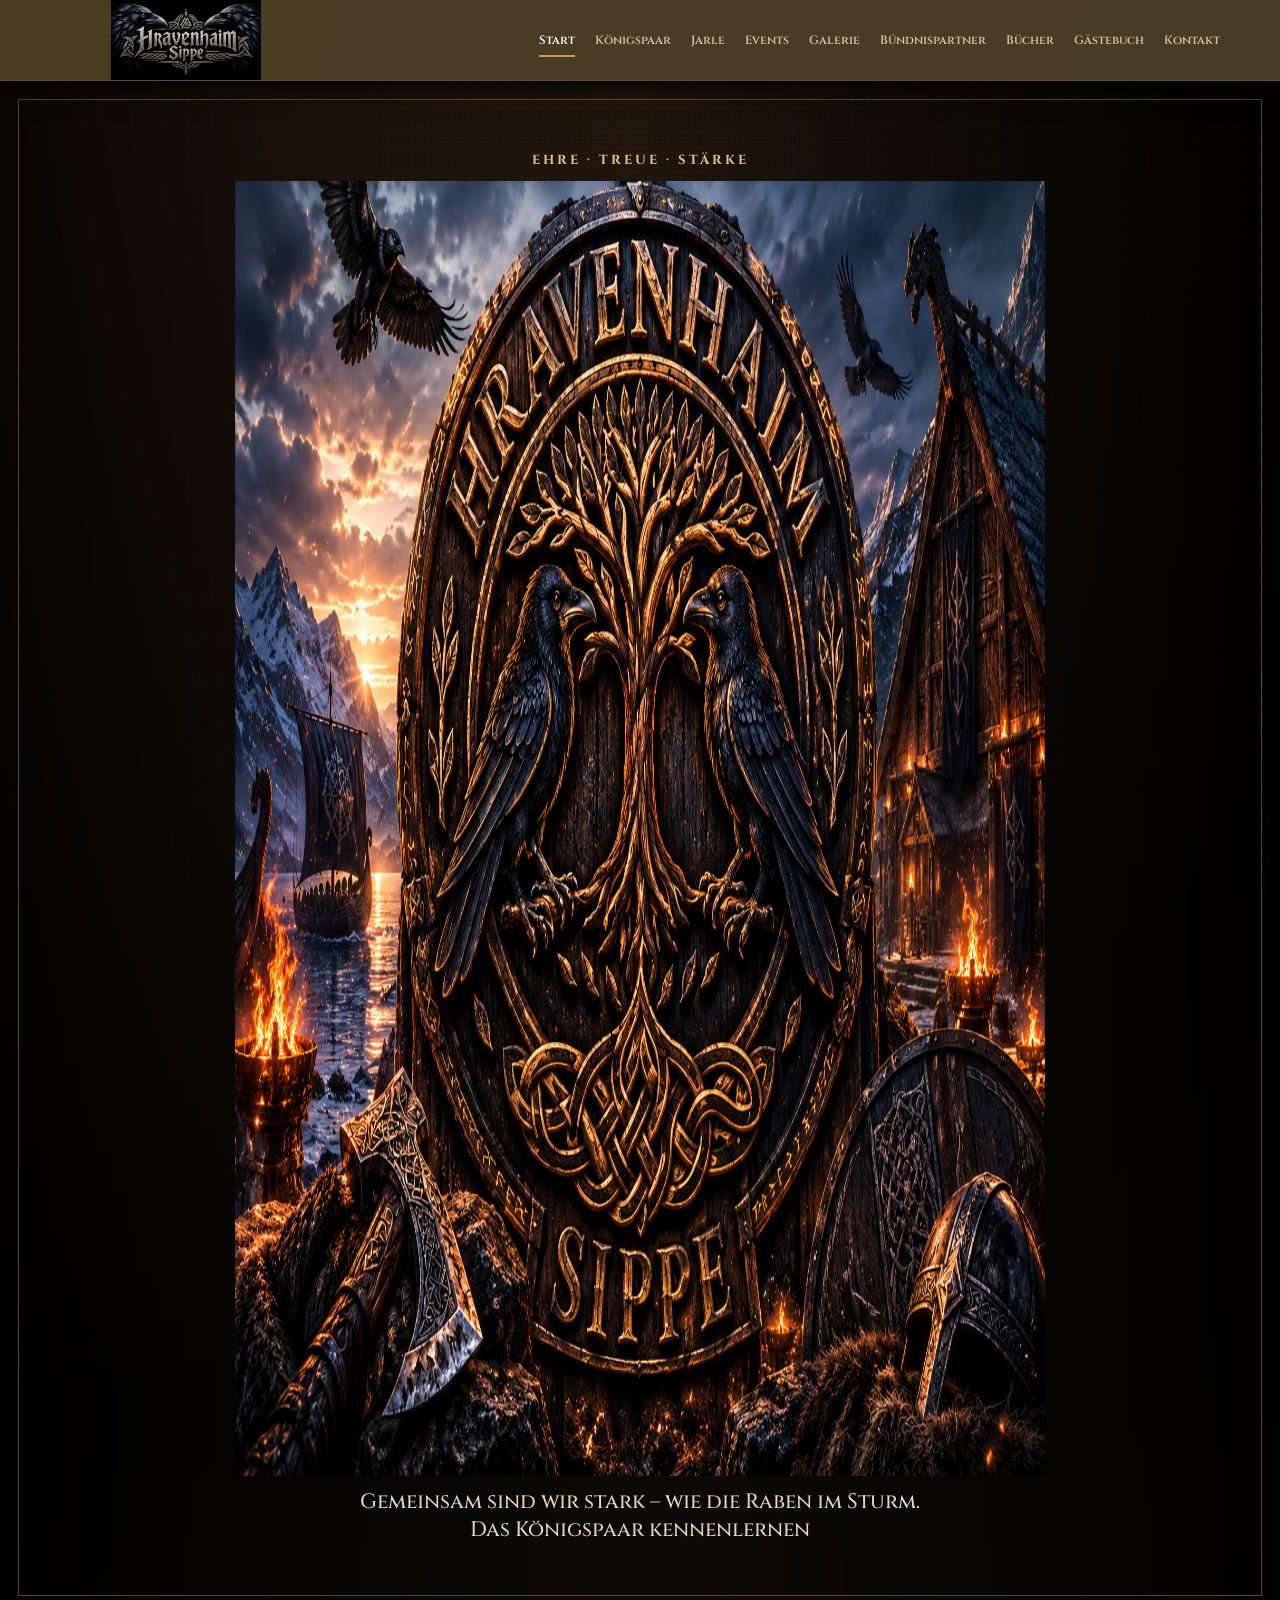
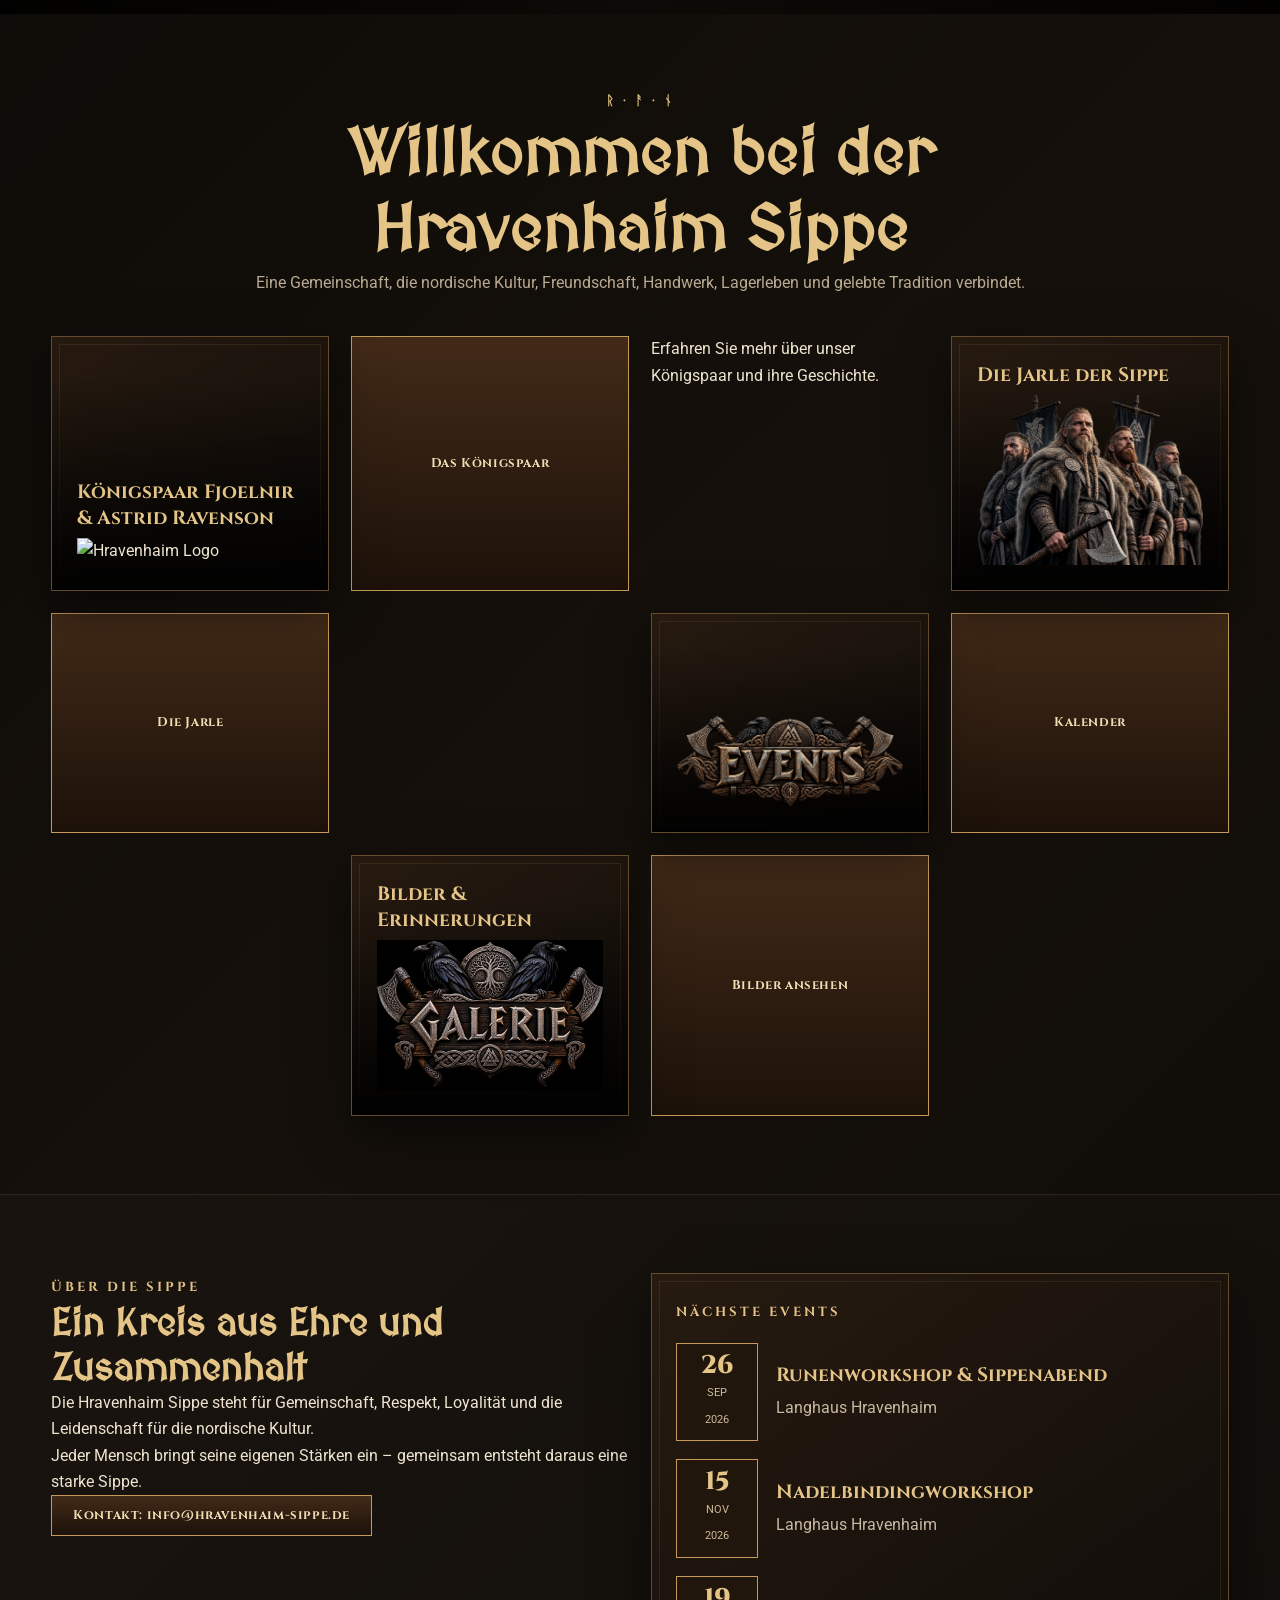
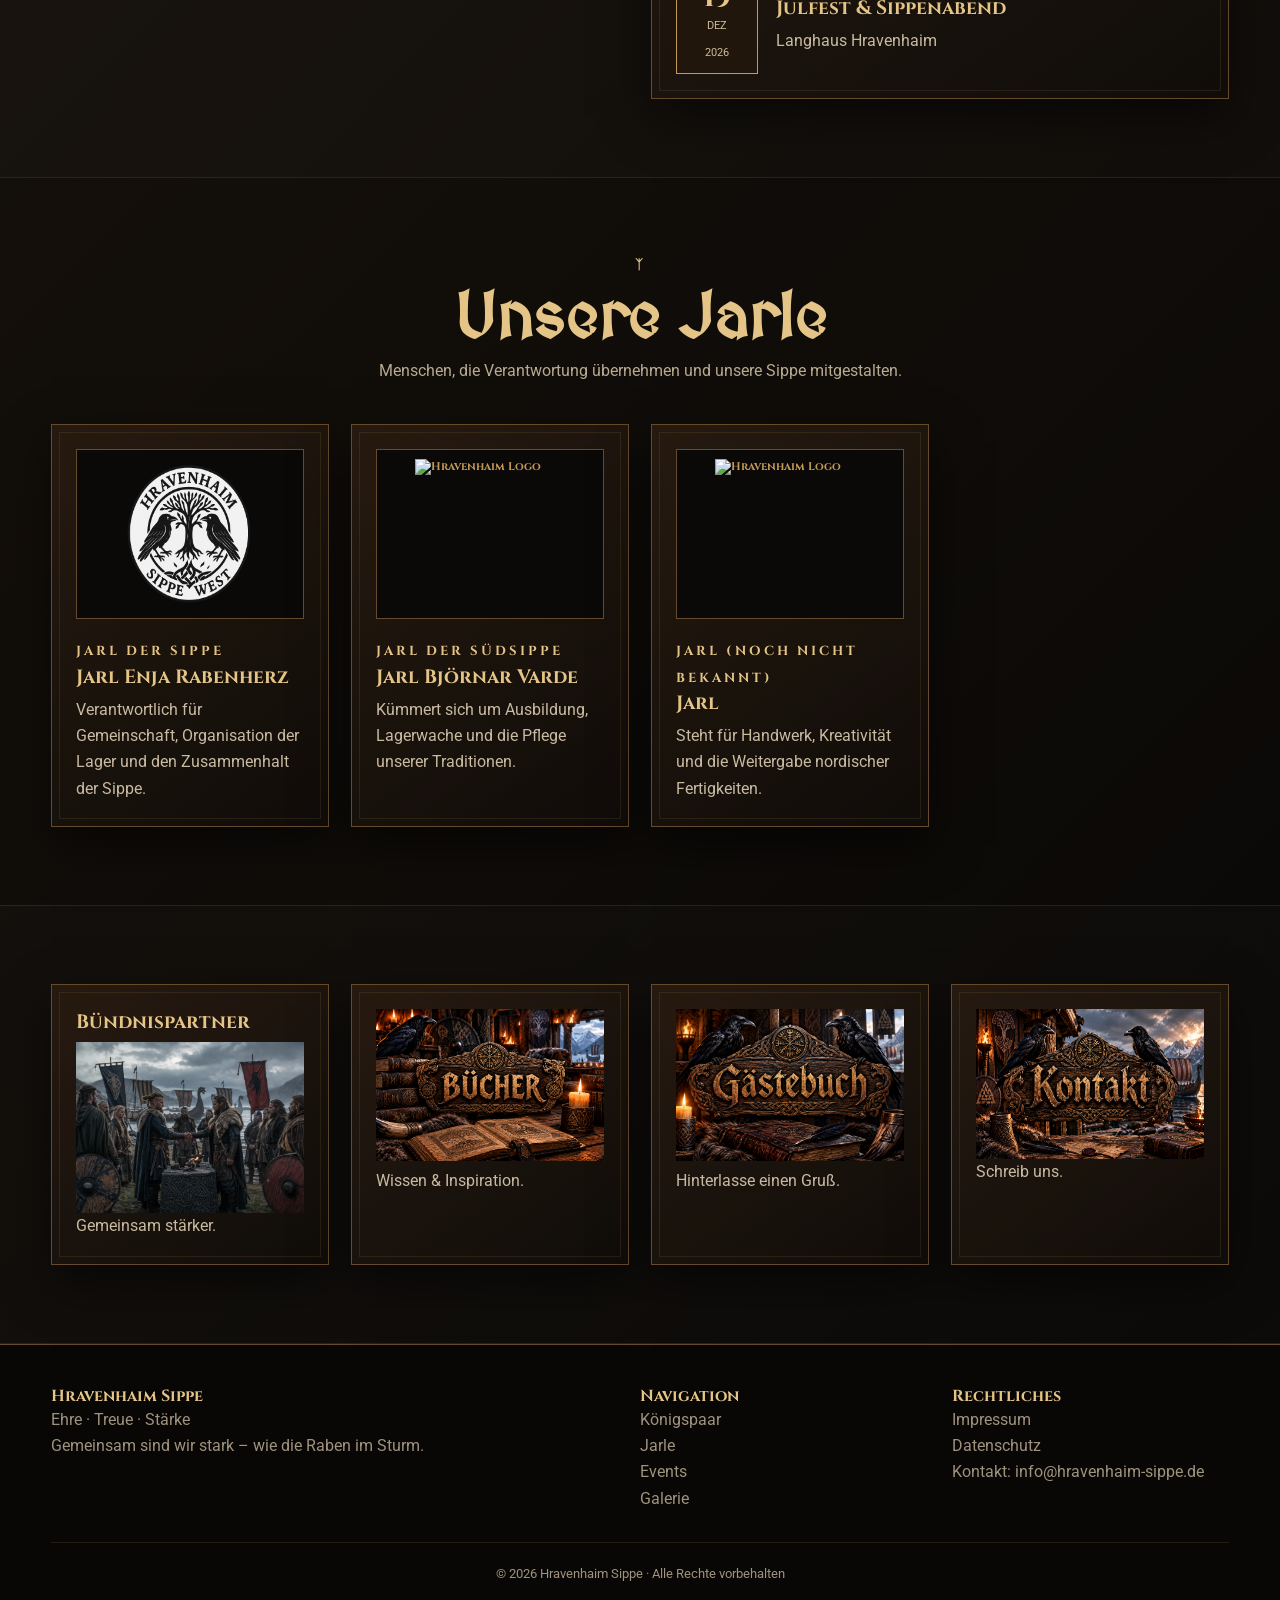
==== index.html @ 34423dd0 "Ausgangsstand vor dem Designumbau sichern" ====
<!doctype html>
<html lang="de">

<head>
    <meta charset="utf-8">
    <meta name="viewport" content="width=device-width, initial-scale=1">

    <meta name="description"
        content="Hravenhaim Sippe – Ehre, Treue, Stärke. Eine Gemeinschaft im Zeichen nordischer Kultur und Tradition.">

    <meta name="keywords" content="Hravenhaim, Sippe, Wikinger, Viking, Nordisch, Mittelalter, Events">

    <meta name="author" content="Hravenhaim Sippe">

    <title>Hravenhaim Sippe · Startseite</title>

    <link rel="stylesheet" href="css/main.css">
    <script src="js/main.js" defer></script>
</head>

<body>

    <!-- =========================
        NAVIGATION
    ========================== -->
<!-- "C:\xampp\htdocs\website-hravenhaim" -->
    <header class="topbar">

        <div class="container nav">

            <a class="brand" href="index.html">

                <img src="../images/Hrav-banner.png" 
                width= "200 px" height="200 px" alt="Hrav-banner" class="">

                <span>
                    <br>

                </span>

            </a>

            <button class="menuBtn" aria-label="Menü öffnen" aria-expanded="false">
                ☰
            </button>

            <nav class="menu">

                <a href="index.html">Start</a>

                <a href="koenigspaar.html">
                    Königspaar
                </a>

                <a href="jarle.html">
                    Jarle
                </a>

                <a href="events.html">
                    Events
                </a>

                <a href="galerie.html">
                    Galerie
                </a>

                <a href="buendnispartner.html">
                    Bündnispartner
                </a>

                <a href="buchempfehlungen.html">
                    Bücher
                </a>

                <a href="gaestebuch.php">
                    Gästebuch
                </a>

                <a href="kontakt.php">
                    Kontakt
                </a>

            </nav>

        </div>

    </header>


    <main>

        <!-- =========================
            HERO
        ========================== -->

        <section class="hero">

            <div class="hero-inner">

                <div class="kicker">
                    Ehre · Treue · Stärke
                </div>

                <h1>
                    <img src="/images/Hrav.png" alt="Hravenhaim Logo" class="logo"width= "1214px" height="1295px">
                </h1>

                <p>
                    Gemeinsam sind wir stark –
                    wie die Raben im Sturm.
                </p>

                <p>

                    

                        Das Königspaar kennenlernen

                    </a>

                </p>

            </div>

        </section>


        <!-- =========================
            WILLKOMMEN
        ========================== -->

        <section class="section">

            <div class="container">

                <div class="section-title">

                    <div class="meta">
                        ᚱ · ᚨ · ᚾ
                    </div>

                    <h2>
                        Willkommen bei der Hravenhaim Sippe
                    </h2>

                    <p>
                        Eine Gemeinschaft, die nordische Kultur,
                        Freundschaft, Handwerk, Lagerleben und
                        gelebte Tradition verbindet.
                    </p>

                </div>


                <div class="grid grid-4">

                    <!-- Königspaar -->

                    <a class="card feature" href="koenigspaar.html">

                        <h3>
                            Königspaar Fjoelnir & Astrid Ravenson
                        </h3>
                        <img src="../images/königspaar Hravenhaim.png" alt="Hravenhaim Logo" class="logo">
                        <a class="btn" href="koenigspaar.html">Das Königspaar</a>

                        <p>
                            Erfahren Sie mehr über unser Königspaar und ihre Geschichte.
                        </p>

                    </a>


                    <!-- Jarle -->

                    <a class="card feature" href="jarle.html" >

                        <h3>
                            Die Jarle der Sippe
                        </h3>
                        <img src="../images/Jarle.png" alt="Hravenhaim Logo" class="logo">
                        <a class="btn" href="jarle.html">Die Jarle </a>

                        <p>
                            
                        </p>

                    </a>


                    <!-- Events -->
                    <!--<iframe src="kalender-wikinger.html" style="border:0;width:100%;height:600px"></iframe>-->

                    <a class="card feature" href="events.html" >
                        
                        <h3>
                            
                        </h3>
                        <img src="../images/events.png" alt="Hravenhaim Logo" class="logo">
                        <a class="btn" href="events.html">Kalender</a>
                        
                        
                        <p>
                            
                            
                        </p>
                        
                        

                    </a>


                    <!-- Galerie -->

                    <a class="card feature" href="galerie.html">
                        
                        <h3>
                            Bilder & Erinnerungen
                        </h3>
                        <img src="../images/galerie.png" alt="Hravenhaim Logo" class="logo">
                        <a class="btn" href="galerie.html">Bilder ansehen</a>
                        <p>
                            
                            

                        </p>
                        

                    </a>

                </div>

            </div>

        </section>


        <!-- =========================
            ÜBER DIE SIPPE
        ========================== -->

        <section class="section dark">

            <div class="container">

                <div class="grid grid-2">

                    <div>

                        <span class="meta">
                            ÜBER DIE SIPPE
                        </span>

                        <h2 style="
                            font:800 2.4rem MedievalSharp;
                            color:var(--gold2);
                            ">

                            Ein Kreis aus Ehre
                            und Zusammenhalt

                        </h2>

                        <p>

                            Die Hravenhaim Sippe steht für Gemeinschaft,
                            Respekt, Loyalität und die Leidenschaft
                            für die nordische Kultur.

                        </p>

                        <p>

                            Jeder Mensch bringt seine eigenen
                            Stärken ein – gemeinsam entsteht
                            daraus eine starke Sippe.

                        </p>

                        <a class="btn" href="kontakt.php">

                            Kontakt: info@hravenhaim-sippe.de

                        </a>

                    </div>


                    <!-- EVENTS -->

                    <div class="card">

                        <span class="meta">
                            NÄCHSTE EVENTS
                        </span>


                        <!-- Event 1 -->

                        <div class="event" style="margin-top:18px;">

                            <div class="datebox">

                                <strong>
                                    26
                                </strong>

                                <span>
                                    SEP<br>
                                    2026
                                </span>

                            </div>


                            <div>

                                <h3>
                                    Runenworkshop & Sippenabend
                                </h3>

                                <p>
                                    Langhaus Hravenhaim
                                </p>

                            </div>

                        </div>


                        <!-- Event 2 -->

                        <div class="event" style="margin-top:18px;">

                            <div class="datebox">

                                <strong>
                                    15
                                </strong>

                                <span>
                                    NOV<br>
                                    2026
                                </span>

                            </div>


                            <div>

                                <h3>
                                    Nadelbindingworkshop

                                </h3>

                                <p>
                                    Langhaus Hravenhaim
                                </p>

                            </div>

                        </div>


                        <!-- Event 3 -->
                        

                        <div class="event" style="margin-top:18px;">

                            <div class="datebox">

                                <strong>
                                    19
                                </strong>

                                <span>
                                    DEZ<br>
                                    2026
                                </span>

                            </div>


                            <div>

                                <h3>
                                    Julfest
                                    & Sippenabend
                                </h3>

                                <p>
                                    Langhaus Hravenhaim
                                </p>

                            </div>

                        </div>

                    </div>

                </div>

            </div>

        </section>


        <!-- =========================
            JARLE
        ========================== -->

        <section class="section">

            <div class="container">

                <div class="section-title">

                    <div class="meta">
                        ᛉ
                    </div>

                    <h2>
                        Unsere Jarle
                    </h2>

                    <p>
                        Menschen, die Verantwortung übernehmen
                        und unsere Sippe mitgestalten.
                    </p>

                </div>


                <div class="grid grid-4">


                    <!-- Jarl Enja -->

                    <article class="card">

                        <div class="partner-logo" style="
                            width:100%;
                            height:170px;
                            margin-bottom:18px;
                            ">

                            <img src="../images/Logo West.png" 
                            width="150px"
                            height="140px" 
                            alt="Hravenhaim Logo"
                                class="logo">

                        </div>

                        <span class="meta">
                            Jarl der Sippe
                        </span>

                        <h3>
                            Jarl Enja Rabenherz
                        </h3>

                        <p>

                            Verantwortlich für Gemeinschaft,
                            Organisation der Lager und den
                            Zusammenhalt der Sippe.

                        </p>

                    </article>


                    <!-- Jarl Björnar  -->

                    <article class="card">

                        <div class="partner-logo" style="
                            width:100%;
                            height:170px;
                            margin-bottom:18px;
                            ">

                            <img src="../images/Logo Süd.png" width="150px" height="150px" alt="Hravenhaim Logo"
                                class="logo">

                        </div>

                        <span class="meta">
                            Jarl der Südsippe
                        </span>

                        <h3>
                            Jarl Björnar Varde
                        </h3>

                        <p>

                            Kümmert sich um Ausbildung,
                            Lagerwache und die Pflege
                            unserer Traditionen.

                        </p>

                    </article>


                    <!-- Jarl ? -->

                    <article class="card">

                        <div class="partner-logo" style="
                            width:100%;
                            height:170px;
                            margin-bottom:18px;
                            ">

                            <img src="../images/Logo Nord.png" width="150px" height="150px" alt="Hravenhaim Logo"
                                class="logo">

                        </div>

                        <span class="meta">
                            Jarl (noch nicht bekannt)
                        </span>

                        <h3>
                            Jarl
                        </h3>

                        <p>

                            Steht für Handwerk,
                            Kreativität und die Weitergabe
                            nordischer Fertigkeiten.

                        </p>

                    </article>

                </div>

            </div>

        </section>


        <!-- =========================
            WEITERE BEREICHE
        ========================== -->

        <section class="section dark">

            <div class="container">

                <div class="grid grid-4">


                    <a class="card" href="buendnispartner.html">

                        <h3>
                            Bündnispartner
                        </h3>
                        <img src="../images/bü.png"  alt="Bündnispartner Logo"
                            class="logo">

                        <p>
                            Gemeinsam stärker.
                        </p>

                    </a>
                    


                    <a class="card" href="buchempfehlungen.html">

                        <h3>
                            <img src="../images/bücher.png"  
                            class="logo">
                        </h3>

                        <p>
                            Wissen & Inspiration.
                        </p>

                    </a>


                    <a class="card" href="gaestebuch.php"

                target="_blank">
                            
                        
                        <h3>
                            <img src="../images/gästebuch.png"  alt="Gästebuch Logo"
                            class="logo">
                        </h3>
                        

                        <p>
                            Hinterlasse einen Gruß.
                        </p>
                        </a>




                    <a class="card" href="kontakt.php"


                        <h3>
                            <img src="../images/kontakt.png" alt="Kontakt Logo" width="290px" height="150px"
                            class="logo">
                        </h3>

                        <p>
                            Schreib uns.
                        </p>

                    </a>

                </div>

            </div>

        </section>

    </main>


    <!-- =========================
        FOOTER
    ========================== -->

    <footer>

        <div class="container footer-grid">


            <div>

                <h3>
                    Hravenhaim Sippe
                </h3>

                <p>

                    Ehre · Treue · Stärke
                    <br>

                    Gemeinsam sind wir stark –
                    wie die Raben im Sturm.

                </p>

            </div>


            <div>

                <h3>
                    Navigation
                </h3>

                <p>

                    <a href="koenigspaar.html">
                        Königspaar
                    </a>

                    <br>

                    <a href="jarle.html">
                        Jarle
                    </a>

                    <br>

                    <a href="events.html">
                        Events
                    </a>

                    <br>

                    <a href="galerie.html">
                        Galerie
                    </a>

                </p>

            </div>


            <div>

                <h3>
                    Rechtliches
                </h3>

                <p>

                    <a href="impressum.html">
                        Impressum
                    </a>

                    <br>

                    <a href="datenschutz.html">
                        Datenschutz
                    </a>

                    <br>

                    <a href="kontakt.php">
                        Kontakt: info@hravenhaim-sippe.de
                    </a>

                </p>

            </div>

        </div>


        <div class="container copyright">

            ©
            <span data-year></span>

            Hravenhaim Sippe

            · Alle Rechte vorbehalten

        </div>

    </footer>


    <!-- JAVASCRIPT -->

    <script src="js/main.js"></script>

</body>

</html>
---- css/main.css ----
@import url('https://fonts.googleapis.com/css2?family=Cinzel:wght@500;600;700;800&family=MedievalSharp&family=Roboto:wght@300;400;500;700&display=swap');


/* =========================================================
   HRAVENHAIM SIPPE
   MAIN CSS
========================================================= */


/* =========================================================
   GRUNDVARIABLEN
========================================================= */
*{
    margin: 0;
}

:root {

    --bg: #4c3d25;

    --panel: #3a332b;

    --panel2: #3b2817;

    --gold: #c59a58;

    --gold2: #e4c487;

    --text: #eee4d0;

    --muted: #b9aa91;

    --line: #654a2b;

    --red: #702a20;

    --ok: #627a52;

}


/* =========================================================
   RESET
========================================================= */

* {
    box-sizing: border-box;
}


html {
    scroll-behavior: smooth;
}


body {

    margin: 0;

    background:

        radial-gradient(
            circle at 10% 0%,
            #412a17 0,
            transparent 28%
        ),

        linear-gradient(
            135deg,
            #070605,
            #15100b 50%,
            #080706
        );

    color: var(--text);

    font:
        400 16px/1.65
        Roboto,
        Arial,
        sans-serif;
}


/* =========================================================
   TEXTUR
========================================================= */

body:before {

    content: "";

    position: fixed;

    inset: 0;

    pointer-events: none;

    opacity: .07;

    background-image:
        radial-gradient(
            #fff .55px,
            transparent .55px
        );

    background-size: 5px 5px;

}


/* =========================================================
   LINKS
========================================================= */

a {

    color: inherit;

    text-decoration: none;

}


img {

    max-width: 100%;

    display: block;

}


/* =========================================================
   CONTAINER
========================================================= */

.container {

    width: min(
        1180px,
        92%
    );

    margin: auto;

}


/* =========================================================
   NAVIGATION
========================================================= */

.topbar {

    position: sticky;

    top: 0;

    z-index: 100;

    background:
        rgba(74, 62, 38, 0.97);

    border-bottom:
        1px solid
        var(--line);

    box-shadow:
        0 5px 24px #000;

}


.nav {

    min-height: 76px;

    display: flex;

    align-items: center;

    gap: 18px;

}


.brand {

    display: flex;

    align-items: center;

    gap: 10px;

    margin-right: auto;

}


.brand img {

    width: 270px;

    height: 80px;

    object-fit: contain;

}


.brand span {

    font:
        800 1rem
        Cinzel;

    letter-spacing: 1.7px;

    color:
        var(--gold2);

    line-height: 1.05;

}


/* =========================================================
   MENÜ
========================================================= */

.menu {

    display: flex;

    align-items: center;

    gap: 2px;

}


.menu a {

    padding:
        25px 9px;

    font:
        600 .75rem
        Cinzel;

    color:
        #d7c6a5;

    position: relative;

}


.menu a:hover,
.menu a.active {

    color: #fff;

}


.menu a:after {

    content: "";

    position: absolute;

    left: 9px;

    right: 9px;

    bottom: 16px;

    height: 2px;

    background:
        var(--gold);

    transform:
        scaleX(0);

    transition:
        .2s;

}


.menu a:hover:after,
.menu a.active:after {

    transform:
        scaleX(1);

}


/* =========================================================
   MOBILE MENÜ
========================================================= */

.menuBtn {

    display: none;

    background: none;

    border:
        1px solid
        var(--line);

    color:
        var(--gold2);

    font-size: 1.4rem;

    padding: 8px 11px;

    cursor: pointer;

}


/* =========================================================
   HERO
========================================================= */

.hero {

    min-height: 640px;

    display: grid;

    place-items: center;

    text-align: center;

    position: relative;

    background:

        linear-gradient(
            90deg,
            rgba(0,0,0,.84),
            rgba(0,0,0,.25),
            rgba(0,0,0,.86)
        ),

        url('../images/hero-viking.png')
        center/
        cover;

}


.hero:before {

    content: "";

    position: absolute;

    inset: 18px;

    border:
        1px solid
        #b98b4d77;

}


.hero-inner {

    position: relative;

    z-index: 2;

    max-width: 850px;

    padding:
        70px 20px;

}


.kicker {

    font:
        700 .82rem
        Cinzel;

    letter-spacing: 3px;

    color:
        var(--gold2);

    text-transform:
        uppercase;

}


.hero h1 {

    font:
        800 clamp(
            3rem,
            8vw,
            6.7rem
        )
        MedievalSharp,
        Cinzel;

    margin:
        12px 0;

    color:
        #f2e5c7;

    text-shadow:
        0 6px 25px #000;

}


.hero p {

    font:
        500 clamp(
            1rem,
            2vw,
            1.3rem
        )
        Cinzel;

    color:
        #ead9b8;

}


/* =========================================================
   BUTTONS
========================================================= */

.btn {

    display: inline-flex;

    align-items: center;

    justify-content: center;

    padding:
        11px 21px;

    border:
        1px solid
        var(--gold);

    background:
        linear-gradient(
            #422a18,
            #1c1109
        );

    color:
        #f1ddb4;

    font:
        700 .8rem
        Cinzel;

    letter-spacing: .6px;

    cursor: pointer;

    transition: .2s;

}


.btn:hover {

    transform:
        translateY(-2px);

    box-shadow:
        0 10px 25px #000;

}


.btn.secondary {

    border-color:
        #60482d;

    background:
        #14100c;

}


/* =========================================================
   SECTIONS
========================================================= */

.section {

    padding:
        78px 0;

}


.dark {

    border-block:
        1px solid
        #60472b55;

    background:
        #ffffff03;

}


/* =========================================================
   SECTION TITEL
========================================================= */

.section-title {

    text-align: center;

    max-width: 780px;

    margin:
        0 auto 40px;

}


.section-title h2,
.page-hero h1 {

    font:
        800 clamp(
            2.2rem,
            5vw,
            4rem
        )
        MedievalSharp,
        Cinzel;

    color:
        var(--gold2);

    margin:
        4px 0;

}


.section-title p,
.page-hero p {

    color:
        var(--muted);

}


.meta {

    font:
        700 .82rem
        Cinzel;

    letter-spacing:
        3px;

    color:
        var(--gold2);

    text-transform:
        uppercase;

}


/* =========================================================
   GRID
========================================================= */

.grid {

    display: grid;

    gap: 22px;

}


.grid-2 {

    grid-template-columns:
        repeat(
            2,
            1fr
        );

}


.grid-3 {

    grid-template-columns:
        repeat(
            3,
            1fr
        );

}


.grid-4 {

    grid-template-columns:
        repeat(
            4,
            1fr
        );

}


/* =========================================================
   CARDS
========================================================= */

.card {

    background:

        linear-gradient(
            145deg,
            #2a1c11dd,
            #100d0aee
        );

    border:
        1px solid
        var(--line);

    padding:
        24px;

    box-shadow:
        0 18px 45px #0008;

    position: relative;

}


.card:before {

    content: "";

    position: absolute;

    inset: 7px;

    border:
        1px solid
        #c59a581f;

    pointer-events: none;

}


.card h3 {

    font:
        700 1.2rem
        Cinzel;

    color:
        var(--gold2);

    margin:
        0 0 7px;

}


.card p {

    color:
        #c9baa2;

}


/* =========================================================
   FEATURE CARDS
========================================================= */

.feature {

    min-height:
        220px;

    padding:
        25px;

    display:
        flex;

    flex-direction:
        column;

    justify-content:
        flex-end;

    background-position:
        center;

    background-size:
        cover;

    overflow:
        hidden;

}


.feature:after {

    content: "";

    position: absolute;

    inset: 0;

    background:
        linear-gradient(
            transparent 15%,
            #000e
        );

}


.feature > * {

    position:
        relative;

    z-index: 1;

}


/* =========================================================
   PERSONEN
========================================================= */

.person {

    padding: 0;

    overflow: hidden;

}


.person img {

    height:
        300px;

    width: 100%;

    object-fit:
        cover;

    filter:
        saturate(.75);

}


.person .content {

    padding:
        21px;

}


/* =========================================================
   PAGE HERO
========================================================= */

.page-hero {

    padding:
        90px 0;

    text-align:
        center;

    background:

        linear-gradient(
            #050403bb,
            #050403e8
        ),

        url('../images/hero-viking.png')
        center/
        cover;

    border-bottom:
        1px solid
        var(--line);

}


/* =========================================================
   PROFILE
========================================================= */

.profile {

    display:
        grid;

    grid-template-columns:
        350px 1fr;

    gap:
        40px;

    align-items:
        start;

}


.profile img {

    border:
        1px solid
        var(--line);

    padding:
        7px;

    background:
        #0c0907;

}


.profile h2 {

    font:
        800 2.6rem
        MedievalSharp;

    color:
        var(--gold2);

    margin-top:
        0;

}


/* =========================================================
   ZITAT
========================================================= */

.quote {

    font:
        500 1.1rem
        Cinzel;

    color:
        #dfc38d;

    text-align:
        center;

    border-block:
        1px solid
        var(--line);

    padding:
        25px;

    margin:
        25px 0;

}


/* =========================================================
   EVENTS
========================================================= */

.event {

    display:
        grid;

    grid-template-columns:
        82px 1fr auto;

    gap:
        18px;

    align-items:
        center;

}


.datebox {

    border:
        1px solid
        var(--gold);

    text-align:
        center;

    background:
        #21160c;

    padding:
        9px;

}


.datebox strong {

    display:
        block;

    font:
        800 1.6rem
        Cinzel;

    color:
        var(--gold2);

    line-height:
        1;

}


.datebox span {

    font-size:
        .7rem;

    color:
        #cdbb99;

}


/* =========================================================
   GALERIE
========================================================= */

.gallery {

    columns:
        3 250px;

    column-gap:
        18px;

}


.gallery figure {

    break-inside:
        avoid;

    margin:
        0 0 18px;

    position:
        relative;

}


.gallery img {

    width:
        100%;

    border:
        1px solid
        var(--line);

    padding:
        5px;

    background:
        #0d0a07;

    cursor:
        pointer;

    transition:
        .2s;

}


.gallery img:hover {

    filter:
        brightness(1.12);

    transform:
        scale(1.01);

}


.gallery figcaption {

    position:
        absolute;

    bottom:
        7px;

    left:
        7px;

    right:
        7px;

    padding:
        8px;

    background:
        linear-gradient(
            transparent,
            #000d
        );

    font:
        600 .75rem
        Cinzel;

}


/* =========================================================
   PARTNER
========================================================= */

.partner {

    display:
        flex;

    gap:
        18px;

    align-items:
        center;

}


.partner-logo {

    width:
        90px;

    height:
        90px;

    display:
        grid;

    place-items:
        center;

    border:
        1px solid
        var(--line);

    background:
        #0b0907;

    color:
        var(--gold);

    font:
        700 .7rem
        Cinzel;

}


/* =========================================================
   BÜCHER
========================================================= */

.book img {

    height:
        245px;

    width:
        100%;

    object-fit:
        cover;

    border:
        1px solid
        var(--line);

}


/* =========================================================
   FORMULARE
========================================================= */

form {

    display:
        grid;

    gap:
        15px;

}


label {

    font:
        600 .78rem
        Cinzel;

    color:
        var(--gold2);

}


input,
textarea,
select {

    width:
        100%;

    padding:
        12px;

    background:
        #0b0907;

    border:
        1px solid
        #5b4328;

    color:
        #eee;

    outline:
        none;

    font:
        400 1rem
        Roboto;

}


input:focus,
textarea:focus {

    border-color:
        var(--gold);

}


textarea {

    min-height:
        150px;

    resize:
        vertical;

}


.check {

    display:
        flex;

    gap:
        9px;

    color:
        var(--muted);

    font:
        400 .88rem
        Roboto;

}


.check input {

    width:
        auto;

    margin-top:
        6px;

}


/* =========================================================
   HINWEISE
========================================================= */

.notice {

    padding:
        14px 17px;

    background:
        #18120c;

    border:
        1px solid
        var(--line);

    color:
        #cfbea0;

}


.success {

    border-color:
        #627a52;

    background:
        #182015;

    color:
        #cfe0c3;

}


.error {

    border-color:
        #8a3b30;

    background:
        #21100d;

    color:
        #efc0b8;

}


/* =========================================================
   GÄSTEBUCH
========================================================= */

.guest {

    border-left:
        3px solid
        var(--gold);

    padding:
        13px 18px;

    background:
        #17120e;

    margin-bottom:
        14px;

}


.guest strong {

    font:
        700 .95rem
        Cinzel;

    color:
        var(--gold2);

}


/* =========================================================
   FOOTER
========================================================= */

footer {

    border-top:
        1px solid
        var(--line);

    background:
        #080705;

    padding:
        40px 0;

    color:
        #9f927e;

}


.footer-grid {

    display:
        grid;

    grid-template-columns:
        2fr 1fr 1fr;

    gap:
        35px;

}


footer h3 {

    font:
        700 1rem
        Cinzel;

    color:
        var(--gold2);

}


.copyright {

    text-align:
        center;

    border-top:
        1px solid
        #241b12;

    margin-top:
        30px;

    padding-top:
        20px;

    font-size:
        .8rem;

}


/* =========================================================
   GALERIE MODAL
========================================================= */

.modal {

    position:
        fixed;

    inset:
        0;

    background:
        #000e;

    z-index:
        200;

    display:
        none;

    place-items:
        center;

    padding:
        20px;

}


.modal.open {

    display:
        grid;

}


.modal-box {

    width:
        min(
            900px,
            100%
        );

    max-height:
        90vh;

    overflow:
        auto;

    background:
        #100d09;

    border:
        1px solid
        var(--gold);

    padding:
        25px;

    position:
        relative;

}


.modal-box img {

    max-height:
        70vh;

    width:
        100%;

    object-fit:
        contain;

}


.close {

    position:
        absolute;

    right:
        10px;

    top:
        3px;

    background:
        none;

    border:
        0;

    color:
        #fff;

    font-size:
        2rem;

    cursor:
        pointer;

}


/* =========================================================
   MOBILE
========================================================= */

@media (max-width:1050px) {

    .menu {

        display:
            none;

    }


    .menu.open {

        display:
            flex;

        position:
            absolute;

        left:
            0;

        right:
            0;

        top:
            76px;

        background:
            #090806;

        flex-direction:
            column;

        padding:
            12px;

        border-bottom:
            1px solid
            var(--line);

    }


    .menuBtn {

        display:
            block;

    }


    .menu a {

        padding:
            11px;

    }


    .menu a:after {

        bottom:
            4px;

    }


    .grid-4 {

        grid-template-columns:
            repeat(
                2,
                1fr
            );

    }

}


/* =========================================================
   SMARTPHONE
========================================================= */

@media (max-width:760px) {

    .grid-2,
    .grid-3,
    .grid-4,
    .profile,
    .footer-grid {

        grid-template-columns:
            1fr;

    }


    .event {

        grid-template-columns:
            68px 1fr;

    }


    .event .btn {

        grid-column:
            2;

    }


    .hero {

        min-height:
            540px;

    }


    .section {

        padding:
            58px 0;

    }


    .brand span {

        font-size:
            .82rem;

    }

}
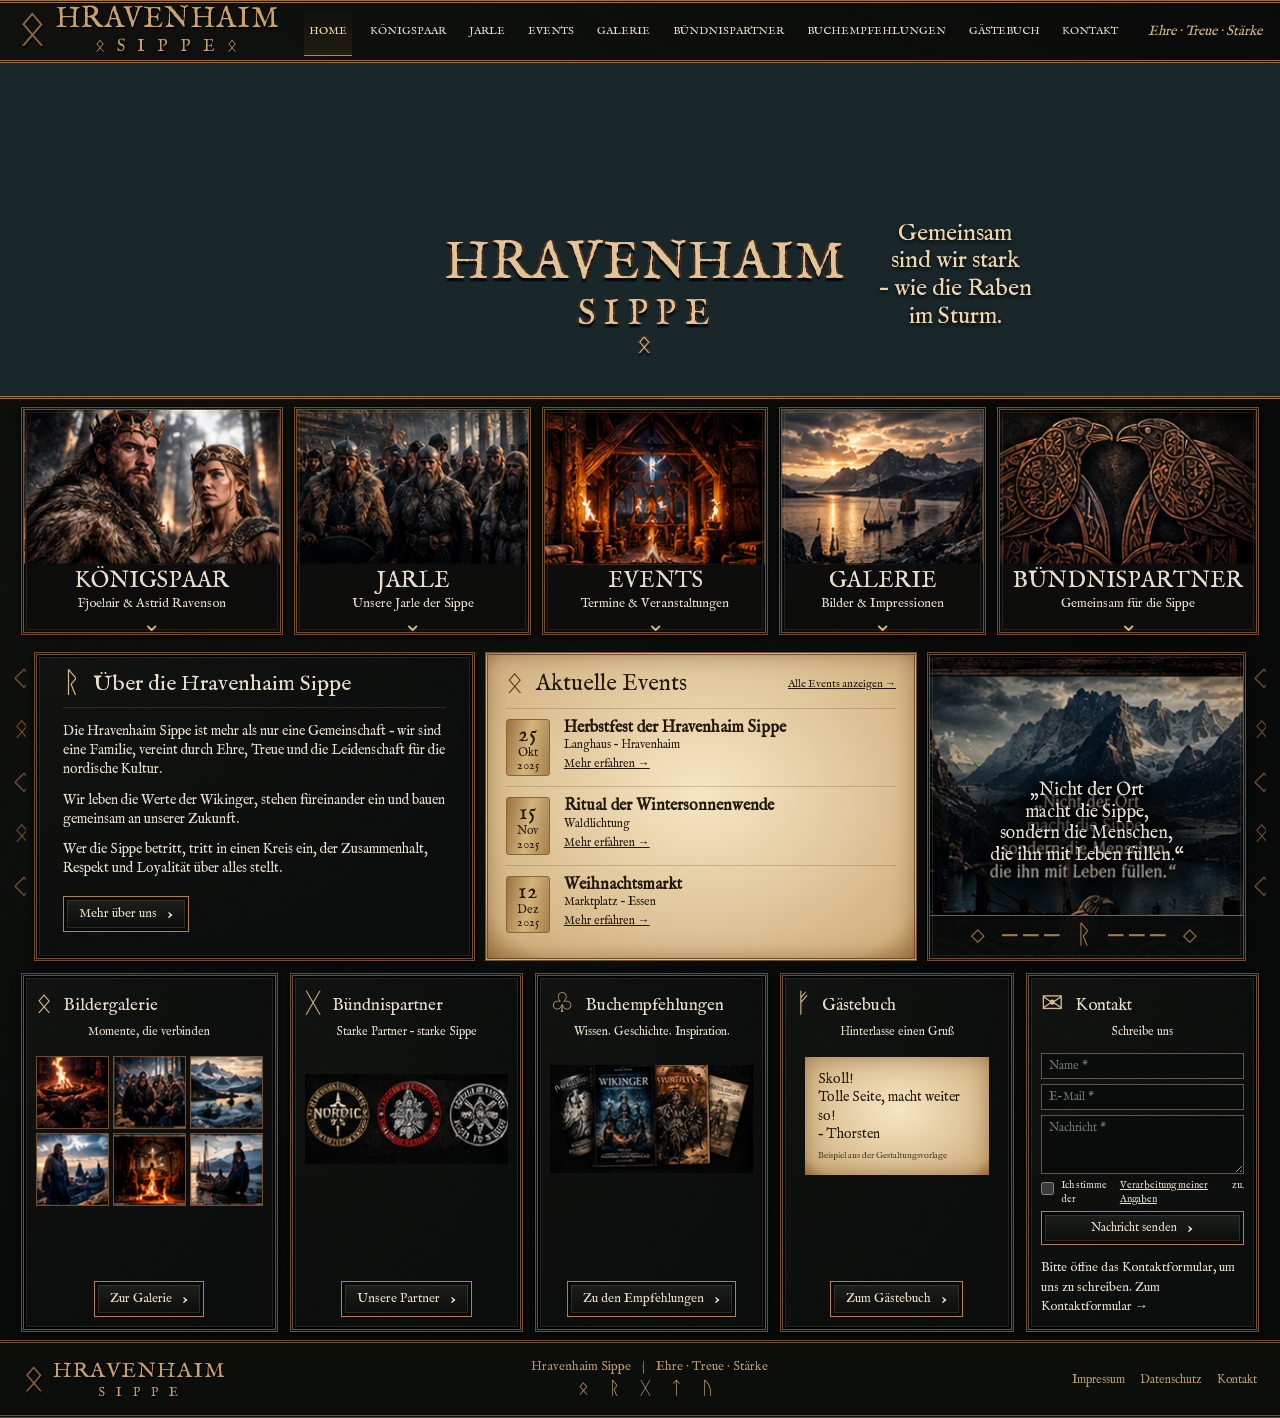
==== commit 71daee3b: "Startseite nach Zielbild mit responsivem Raster und lokalen Schriften aufbauen" ====
--- a/index.html
+++ b/index.html
@@ -1,745 +1 @@
-<!doctype html>
-<html lang="de">
-
-<head>
-    <meta charset="utf-8">
-    <meta name="viewport" content="width=device-width, initial-scale=1">
-
-    <meta name="description"
-        content="Hravenhaim Sippe – Ehre, Treue, Stärke. Eine Gemeinschaft im Zeichen nordischer Kultur und Tradition.">
-
-    <meta name="keywords" content="Hravenhaim, Sippe, Wikinger, Viking, Nordisch, Mittelalter, Events">
-
-    <meta name="author" content="Hravenhaim Sippe">
-
-    <title>Hravenhaim Sippe · Startseite</title>
-
-    <link rel="stylesheet" href="css/main.css">
-    <script src="js/main.js" defer></script>
-</head>
-
-<body>
-
-    <!-- =========================
-        NAVIGATION
-    ========================== -->
-<!-- "C:\xampp\htdocs\website-hravenhaim" -->
-    <header class="topbar">
-
-        <div class="container nav">
-
-            <a class="brand" href="index.html">
-
-                <img src="../images/Hrav-banner.png" 
-                width= "200 px" height="200 px" alt="Hrav-banner" class="">
-
-                <span>
-                    <br>
-
-                </span>
-
-            </a>
-
-            <button class="menuBtn" aria-label="Menü öffnen" aria-expanded="false">
-                ☰
-            </button>
-
-            <nav class="menu">
-
-                <a href="index.html">Start</a>
-
-                <a href="koenigspaar.html">
-                    Königspaar
-                </a>
-
-                <a href="jarle.html">
-                    Jarle
-                </a>
-
-                <a href="events.html">
-                    Events
-                </a>
-
-                <a href="galerie.html">
-                    Galerie
-                </a>
-
-                <a href="buendnispartner.html">
-                    Bündnispartner
-                </a>
-
-                <a href="buchempfehlungen.html">
-                    Bücher
-                </a>
-
-                <a href="gaestebuch.php">
-                    Gästebuch
-                </a>
-
-                <a href="kontakt.php">
-                    Kontakt
-                </a>
-
-            </nav>
-
-        </div>
-
-    </header>
-
-
-    <main>
-
-        <!-- =========================
-            HERO
-        ========================== -->
-
-        <section class="hero">
-
-            <div class="hero-inner">
-
-                <div class="kicker">
-                    Ehre · Treue · Stärke
-                </div>
-
-                <h1>
-                    <img src="/images/Hrav.png" alt="Hravenhaim Logo" class="logo"width= "1214px" height="1295px">
-                </h1>
-
-                <p>
-                    Gemeinsam sind wir stark –
-                    wie die Raben im Sturm.
-                </p>
-
-                <p>
-
-                    
-
-                        Das Königspaar kennenlernen
-
-                    </a>
-
-                </p>
-
-            </div>
-
-        </section>
-
-
-        <!-- =========================
-            WILLKOMMEN
-        ========================== -->
-
-        <section class="section">
-
-            <div class="container">
-
-                <div class="section-title">
-
-                    <div class="meta">
-                        ᚱ · ᚨ · ᚾ
-                    </div>
-
-                    <h2>
-                        Willkommen bei der Hravenhaim Sippe
-                    </h2>
-
-                    <p>
-                        Eine Gemeinschaft, die nordische Kultur,
-                        Freundschaft, Handwerk, Lagerleben und
-                        gelebte Tradition verbindet.
-                    </p>
-
-                </div>
-
-
-                <div class="grid grid-4">
-
-                    <!-- Königspaar -->
-
-                    <a class="card feature" href="koenigspaar.html">
-
-                        <h3>
-                            Königspaar Fjoelnir & Astrid Ravenson
-                        </h3>
-                        <img src="../images/königspaar Hravenhaim.png" alt="Hravenhaim Logo" class="logo">
-                        <a class="btn" href="koenigspaar.html">Das Königspaar</a>
-
-                        <p>
-                            Erfahren Sie mehr über unser Königspaar und ihre Geschichte.
-                        </p>
-
-                    </a>
-
-
-                    <!-- Jarle -->
-
-                    <a class="card feature" href="jarle.html" >
-
-                        <h3>
-                            Die Jarle der Sippe
-                        </h3>
-                        <img src="../images/Jarle.png" alt="Hravenhaim Logo" class="logo">
-                        <a class="btn" href="jarle.html">Die Jarle </a>
-
-                        <p>
-                            
-                        </p>
-
-                    </a>
-
-
-                    <!-- Events -->
-                    <!--<iframe src="kalender-wikinger.html" style="border:0;width:100%;height:600px"></iframe>-->
-
-                    <a class="card feature" href="events.html" >
-                        
-                        <h3>
-                            
-                        </h3>
-                        <img src="../images/events.png" alt="Hravenhaim Logo" class="logo">
-                        <a class="btn" href="events.html">Kalender</a>
-                        
-                        
-                        <p>
-                            
-                            
-                        </p>
-                        
-                        
-
-                    </a>
-
-
-                    <!-- Galerie -->
-
-                    <a class="card feature" href="galerie.html">
-                        
-                        <h3>
-                            Bilder & Erinnerungen
-                        </h3>
-                        <img src="../images/galerie.png" alt="Hravenhaim Logo" class="logo">
-                        <a class="btn" href="galerie.html">Bilder ansehen</a>
-                        <p>
-                            
-                            
-
-                        </p>
-                        
-
-                    </a>
-
-                </div>
-
-            </div>
-
-        </section>
-
-
-        <!-- =========================
-            ÜBER DIE SIPPE
-        ========================== -->
-
-        <section class="section dark">
-
-            <div class="container">
-
-                <div class="grid grid-2">
-
-                    <div>
-
-                        <span class="meta">
-                            ÜBER DIE SIPPE
-                        </span>
-
-                        <h2 style="
-                            font:800 2.4rem MedievalSharp;
-                            color:var(--gold2);
-                            ">
-
-                            Ein Kreis aus Ehre
-                            und Zusammenhalt
-
-                        </h2>
-
-                        <p>
-
-                            Die Hravenhaim Sippe steht für Gemeinschaft,
-                            Respekt, Loyalität und die Leidenschaft
-                            für die nordische Kultur.
-
-                        </p>
-
-                        <p>
-
-                            Jeder Mensch bringt seine eigenen
-                            Stärken ein – gemeinsam entsteht
-                            daraus eine starke Sippe.
-
-                        </p>
-
-                        <a class="btn" href="kontakt.php">
-
-                            Kontakt: info@hravenhaim-sippe.de
-
-                        </a>
-
-                    </div>
-
-
-                    <!-- EVENTS -->
-
-                    <div class="card">
-
-                        <span class="meta">
-                            NÄCHSTE EVENTS
-                        </span>
-
-
-                        <!-- Event 1 -->
-
-                        <div class="event" style="margin-top:18px;">
-
-                            <div class="datebox">
-
-                                <strong>
-                                    26
-                                </strong>
-
-                                <span>
-                                    SEP<br>
-                                    2026
-                                </span>
-
-                            </div>
-
-
-                            <div>
-
-                                <h3>
-                                    Runenworkshop & Sippenabend
-                                </h3>
-
-                                <p>
-                                    Langhaus Hravenhaim
-                                </p>
-
-                            </div>
-
-                        </div>
-
-
-                        <!-- Event 2 -->
-
-                        <div class="event" style="margin-top:18px;">
-
-                            <div class="datebox">
-
-                                <strong>
-                                    15
-                                </strong>
-
-                                <span>
-                                    NOV<br>
-                                    2026
-                                </span>
-
-                            </div>
-
-
-                            <div>
-
-                                <h3>
-                                    Nadelbindingworkshop
-
-                                </h3>
-
-                                <p>
-                                    Langhaus Hravenhaim
-                                </p>
-
-                            </div>
-
-                        </div>
-
-
-                        <!-- Event 3 -->
-                        
-
-                        <div class="event" style="margin-top:18px;">
-
-                            <div class="datebox">
-
-                                <strong>
-                                    19
-                                </strong>
-
-                                <span>
-                                    DEZ<br>
-                                    2026
-                                </span>
-
-                            </div>
-
-
-                            <div>
-
-                                <h3>
-                                    Julfest
-                                    & Sippenabend
-                                </h3>
-
-                                <p>
-                                    Langhaus Hravenhaim
-                                </p>
-
-                            </div>
-
-                        </div>
-
-                    </div>
-
-                </div>
-
-            </div>
-
-        </section>
-
-
-        <!-- =========================
-            JARLE
-        ========================== -->
-
-        <section class="section">
-
-            <div class="container">
-
-                <div class="section-title">
-
-                    <div class="meta">
-                        ᛉ
-                    </div>
-
-                    <h2>
-                        Unsere Jarle
-                    </h2>
-
-                    <p>
-                        Menschen, die Verantwortung übernehmen
-                        und unsere Sippe mitgestalten.
-                    </p>
-
-                </div>
-
-
-                <div class="grid grid-4">
-
-
-                    <!-- Jarl Enja -->
-
-                    <article class="card">
-
-                        <div class="partner-logo" style="
-                            width:100%;
-                            height:170px;
-                            margin-bottom:18px;
-                            ">
-
-                            <img src="../images/Logo West.png" 
-                            width="150px"
-                            height="140px" 
-                            alt="Hravenhaim Logo"
-                                class="logo">
-
-                        </div>
-
-                        <span class="meta">
-                            Jarl der Sippe
-                        </span>
-
-                        <h3>
-                            Jarl Enja Rabenherz
-                        </h3>
-
-                        <p>
-
-                            Verantwortlich für Gemeinschaft,
-                            Organisation der Lager und den
-                            Zusammenhalt der Sippe.
-
-                        </p>
-
-                    </article>
-
-
-                    <!-- Jarl Björnar  -->
-
-                    <article class="card">
-
-                        <div class="partner-logo" style="
-                            width:100%;
-                            height:170px;
-                            margin-bottom:18px;
-                            ">
-
-                            <img src="../images/Logo Süd.png" width="150px" height="150px" alt="Hravenhaim Logo"
-                                class="logo">
-
-                        </div>
-
-                        <span class="meta">
-                            Jarl der Südsippe
-                        </span>
-
-                        <h3>
-                            Jarl Björnar Varde
-                        </h3>
-
-                        <p>
-
-                            Kümmert sich um Ausbildung,
-                            Lagerwache und die Pflege
-                            unserer Traditionen.
-
-                        </p>
-
-                    </article>
-
-
-                    <!-- Jarl ? -->
-
-                    <article class="card">
-
-                        <div class="partner-logo" style="
-                            width:100%;
-                            height:170px;
-                            margin-bottom:18px;
-                            ">
-
-                            <img src="../images/Logo Nord.png" width="150px" height="150px" alt="Hravenhaim Logo"
-                                class="logo">
-
-                        </div>
-
-                        <span class="meta">
-                            Jarl (noch nicht bekannt)
-                        </span>
-
-                        <h3>
-                            Jarl
-                        </h3>
-
-                        <p>
-
-                            Steht für Handwerk,
-                            Kreativität und die Weitergabe
-                            nordischer Fertigkeiten.
-
-                        </p>
-
-                    </article>
-
-                </div>
-
-            </div>
-
-        </section>
-
-
-        <!-- =========================
-            WEITERE BEREICHE
-        ========================== -->
-
-        <section class="section dark">
-
-            <div class="container">
-
-                <div class="grid grid-4">
-
-
-                    <a class="card" href="buendnispartner.html">
-
-                        <h3>
-                            Bündnispartner
-                        </h3>
-                        <img src="../images/bü.png"  alt="Bündnispartner Logo"
-                            class="logo">
-
-                        <p>
-                            Gemeinsam stärker.
-                        </p>
-
-                    </a>
-                    
-
-
-                    <a class="card" href="buchempfehlungen.html">
-
-                        <h3>
-                            <img src="../images/bücher.png"  
-                            class="logo">
-                        </h3>
-
-                        <p>
-                            Wissen & Inspiration.
-                        </p>
-
-                    </a>
-
-
-                    <a class="card" href="gaestebuch.php"
-
-                target="_blank">
-                            
-                        
-                        <h3>
-                            <img src="../images/gästebuch.png"  alt="Gästebuch Logo"
-                            class="logo">
-                        </h3>
-                        
-
-                        <p>
-                            Hinterlasse einen Gruß.
-                        </p>
-                        </a>
-
-
-
-
-                    <a class="card" href="kontakt.php"
-
-
-                        <h3>
-                            <img src="../images/kontakt.png" alt="Kontakt Logo" width="290px" height="150px"
-                            class="logo">
-                        </h3>
-
-                        <p>
-                            Schreib uns.
-                        </p>
-
-                    </a>
-
-                </div>
-
-            </div>
-
-        </section>
-
-    </main>
-
-
-    <!-- =========================
-        FOOTER
-    ========================== -->
-
-    <footer>
-
-        <div class="container footer-grid">
-
-
-            <div>
-
-                <h3>
-                    Hravenhaim Sippe
-                </h3>
-
-                <p>
-
-                    Ehre · Treue · Stärke
-                    <br>
-
-                    Gemeinsam sind wir stark –
-                    wie die Raben im Sturm.
-
-                </p>
-
-            </div>
-
-
-            <div>
-
-                <h3>
-                    Navigation
-                </h3>
-
-                <p>
-
-                    <a href="koenigspaar.html">
-                        Königspaar
-                    </a>
-
-                    <br>
-
-                    <a href="jarle.html">
-                        Jarle
-                    </a>
-
-                    <br>
-
-                    <a href="events.html">
-                        Events
-                    </a>
-
-                    <br>
-
-                    <a href="galerie.html">
-                        Galerie
-                    </a>
-
-                </p>
-
-            </div>
-
-
-            <div>
-
-                <h3>
-                    Rechtliches
-                </h3>
-
-                <p>
-
-                    <a href="impressum.html">
-                        Impressum
-                    </a>
-
-                    <br>
-
-                    <a href="datenschutz.html">
-                        Datenschutz
-                    </a>
-
-                    <br>
-
-                    <a href="kontakt.php">
-                        Kontakt: info@hravenhaim-sippe.de
-                    </a>
-
-                </p>
-
-            </div>
-
-        </div>
-
-
-        <div class="container copyright">
-
-            ©
-            <span data-year></span>
-
-            Hravenhaim Sippe
-
-            · Alle Rechte vorbehalten
-
-        </div>
-
-    </footer>
-
-
-    <!-- JAVASCRIPT -->
-
-    <script src="js/main.js"></script>
-
-</body>
-
-</html>+<!doctype html><html lang="de"><head><meta charset="utf-8"><meta name="viewport" content="width=device-width,initial-scale=1"><meta name="description" content="Hravenhaim Sippe – Ehre, Treue, Stärke. Gemeinschaft im Zeichen nordischer Kultur."><title>Startseite · Hravenhaim Sippe</title><link rel="stylesheet" href="css/main.css"><script src="js/main.js" defer></script></head><body><a class="skip" href="#inhalt">Zum Inhalt</a><header class="topbar"><a class="brand" href="index.html" aria-label="Hravenhaim Sippe – Startseite"><span class="brand-rune" aria-hidden="true">ᛟ</span><span>HRAVENHAIM<small>ᛟ S I P P E ᛟ</small></span></a><button class="menuBtn" aria-label="Menü öffnen" aria-controls="hauptmenue" aria-expanded="false">☰</button><nav id="hauptmenue" class="menu" aria-label="Hauptnavigation"><a href="index.html">Home</a><a href="koenigspaar.html">Königspaar</a><a href="jarle.html">Jarle</a><a href="events.html">Events</a><a href="galerie.html">Galerie</a><a href="buendnispartner.html">Bündnispartner</a><a href="buchempfehlungen.html">Buchempfehlungen</a><a href="gaestebuch.php">Gästebuch</a><a href="kontakt.php">Kontakt</a></nav><span class="motto">Ehre · Treue · Stärke</span></header><main id="inhalt"><section class="hero" aria-labelledby="hero-title"><div class="hero-name"><h1 id="hero-title">HRAVENHAIM<small>SIPPE</small></h1><span aria-hidden="true">ᛟ</span></div><p class="hero-quote">Gemeinsam<br>sind wir stark<br>– wie die Raben<br>im Sturm.</p></section><div class="home-content"><section class="features" aria-label="Die Sippe entdecken"><a class="feature panel" href="koenigspaar.html"><svg class="art " viewBox="26 411 236 147" aria-hidden="true" focusable="false"><image href="images/design/reference.png" width="1214" height="1295"/></svg><div><h2>Königspaar</h2><p>Fjoelnir & Astrid Ravenson</p><span class="chevron" aria-hidden="true">⌄</span></div></a><a class="feature panel" href="jarle.html"><svg class="art " viewBox="285 411 213 147" aria-hidden="true" focusable="false"><image href="images/design/reference.png" width="1214" height="1295"/></svg><div><h2>Jarle</h2><p>Unsere Jarle der Sippe</p><span class="chevron" aria-hidden="true">⌄</span></div></a><a class="feature panel" href="events.html"><svg class="art " viewBox="520 411 204 147" aria-hidden="true" focusable="false"><image href="images/design/reference.png" width="1214" height="1295"/></svg><div><h2>Events</h2><p>Termine & Veranstaltungen</p><span class="chevron" aria-hidden="true">⌄</span></div></a><a class="feature panel" href="galerie.html"><svg class="art " viewBox="744 411 187 147" aria-hidden="true" focusable="false"><image href="images/design/reference.png" width="1214" height="1295"/></svg><div><h2>Galerie</h2><p>Bilder & Impressionen</p><span class="chevron" aria-hidden="true">⌄</span></div></a><a class="feature panel" href="buendnispartner.html"><svg class="art " viewBox="953 412 233 145" aria-hidden="true" focusable="false"><image href="images/design/reference.png" width="1214" height="1295"/></svg><div><h2>Bündnispartner</h2><p>Gemeinsam für die Sippe</p><span class="chevron" aria-hidden="true">⌄</span></div></a></section><section class="overview"><article class="panel about"><h2><span class="symbol" aria-hidden="true">ᚱ</span> Über die Hravenhaim Sippe</h2><p>Die Hravenhaim Sippe ist mehr als nur eine Gemeinschaft – wir sind eine Familie, vereint durch Ehre, Treue und die Leidenschaft für die nordische Kultur.</p><p>Wir leben die Werte der Wikinger, stehen füreinander ein und bauen gemeinsam an unserer Zukunft.</p><p>Wer die Sippe betritt, tritt in einen Kreis ein, der Zusammenhalt, Respekt und Loyalität über alles stellt.</p><a class="btn" href="ueber-uns.html">Mehr über uns <span aria-hidden="true">›</span></a></article><article class="panel parchment"><div class="panel-heading"><h2><span class="symbol" aria-hidden="true">ᛟ</span> Aktuelle Events</h2><a href="events.html">Alle Events anzeigen →</a></div><div data-events="compact"></div><noscript><a href="events.html">Termine ansehen</a></noscript></article><figure class="panel quote-panel"><svg class="art " viewBox="885 661 281 231" aria-hidden="true" focusable="false"><image href="images/design/reference.png" width="1214" height="1295"/></svg><blockquote>„Nicht der Ort<br>macht die Sippe,<br>sondern die Menschen,<br>die ihn mit Leben füllen.“</blockquote><div class="knot" aria-hidden="true">◇ ━━━ ᚱ ━━━ ◇</div></figure></section><section class="small-panels" aria-label="Mehr aus der Sippe"><article class="panel"><h2><span class="symbol" aria-hidden="true">ᛟ</span> Bildergalerie</h2><p>Momente, die verbinden</p><a href="galerie.html" class="mini-gallery" aria-label="Bildergalerie öffnen"><svg class="art " viewBox="42 1028 61 62" aria-hidden="true" focusable="false"><image href="images/design/reference.png" width="1214" height="1295"/></svg><svg class="art " viewBox="113 1028 66 62" aria-hidden="true" focusable="false"><image href="images/design/reference.png" width="1214" height="1295"/></svg><svg class="art " viewBox="187 1028 64 62" aria-hidden="true" focusable="false"><image href="images/design/reference.png" width="1214" height="1295"/></svg><svg class="art " viewBox="41 1100 62 55" aria-hidden="true" focusable="false"><image href="images/design/reference.png" width="1214" height="1295"/></svg><svg class="art " viewBox="114 1100 65 55" aria-hidden="true" focusable="false"><image href="images/design/reference.png" width="1214" height="1295"/></svg><svg class="art " viewBox="187 1100 64 55" aria-hidden="true" focusable="false"><image href="images/design/reference.png" width="1214" height="1295"/></svg></a><a class="btn" href="galerie.html">Zur Galerie <span aria-hidden="true">›</span></a></article><article class="panel"><h2><span class="symbol" aria-hidden="true">ᚷ</span> Bündnispartner</h2><p>Starke Partner – starke Sippe</p><a class="mini-art" href="buendnispartner.html" aria-label="Unsere Bündnispartner"><svg class="art " viewBox="290 1035 196 87" aria-hidden="true" focusable="false"><image href="images/design/reference.png" width="1214" height="1295"/></svg></a><a class="btn" href="buendnispartner.html">Unsere Partner <span aria-hidden="true">›</span></a></article><article class="panel"><h2><span class="symbol" aria-hidden="true">♧</span> Buchempfehlungen</h2><p>Wissen. Geschichte. Inspiration.</p><a class="mini-art" href="buchempfehlungen.html" aria-label="Buchempfehlungen ansehen"><svg class="art " viewBox="520 1028 205 109" aria-hidden="true" focusable="false"><image href="images/design/reference.png" width="1214" height="1295"/></svg></a><a class="btn" href="buchempfehlungen.html">Zu den Empfehlungen <span aria-hidden="true">›</span></a></article><article class="panel"><h2><span class="symbol" aria-hidden="true">ᚠ</span> Gästebuch</h2><p>Hinterlasse einen Gruß</p><blockquote class="guest-preview parchment">Skoll!<br>Tolle Seite, macht weiter so!<br>– Thorsten<small>Beispiel aus der Gestaltungsvorlage</small></blockquote><a class="btn" href="gaestebuch.php">Zum Gästebuch <span aria-hidden="true">›</span></a></article><article class="panel home-contact"><h2><span class="symbol" aria-hidden="true">✉</span> Kontakt</h2><p>Schreibe uns</p><form method="post" action="kontakt.php" data-contact><input type="hidden" name="csrf" value=""><input type="hidden" name="subject" value="Anfrage über die Startseite"><label class="sr-only" for="home-name">Name</label><input id="home-name" name="name" placeholder="Name *" maxlength="80" required><label class="sr-only" for="home-email">E-Mail</label><input id="home-email" name="email" type="email" placeholder="E-Mail *" maxlength="254" required><label class="sr-only" for="home-message">Nachricht</label><textarea id="home-message" name="message" placeholder="Nachricht *" maxlength="3000" required></textarea><div class="honeypot" aria-hidden="true"><label>Website<input name="website" tabindex="-1" autocomplete="off"></label></div><label class="consent"><input type="checkbox" name="privacy" value="1" required> Ich stimme der <a href="datenschutz.html">Verarbeitung meiner Angaben</a> zu.</label><button class="btn" type="submit">Nachricht senden <span aria-hidden="true">›</span></button><p class="form-status" role="status" aria-live="polite"></p><noscript><a href="kontakt.php">Zum Kontaktformular</a></noscript></form></article></section></div></main><footer><a class="brand" href="index.html"><span class="brand-rune" aria-hidden="true">ᛟ</span><span>HRAVENHAIM<small>S I P P E</small></span></a><div>Hravenhaim Sippe <span class="sep">|</span> Ehre · Treue · Stärke<small class="runes" aria-hidden="true">ᛟ ᚱ ᚷ ᛏ ᚢ</small></div><div class="legal"><a href="impressum.html">Impressum</a><a href="datenschutz.html">Datenschutz</a><a href="kontakt.php">Kontakt</a></div></footer><dialog id="image-modal" aria-label="Bildansicht"><button class="close" aria-label="Bildansicht schließen">×</button><button class="previous" aria-label="Vorheriges Bild">‹</button><figure><img src="images/Hrav.png" alt=""><figcaption></figcaption></figure><button class="next" aria-label="Nächstes Bild">›</button></dialog></body></html>
--- a/css/main.css
+++ b/css/main.css
@@ -1,1663 +1,15 @@
-@import url('https://fonts.googleapis.com/css2?family=Cinzel:wght@500;600;700;800&family=MedievalSharp&family=Roboto:wght@300;400;500;700&display=swap');
-
-
-/* =========================================================
-   HRAVENHAIM SIPPE
-   MAIN CSS
-========================================================= */
-
-
-/* =========================================================
-   GRUNDVARIABLEN
-========================================================= */
-*{
-    margin: 0;
-}
-
-:root {
-
-    --bg: #4c3d25;
-
-    --panel: #3a332b;
-
-    --panel2: #3b2817;
-
-    --gold: #c59a58;
-
-    --gold2: #e4c487;
-
-    --text: #eee4d0;
-
-    --muted: #b9aa91;
-
-    --line: #654a2b;
-
-    --red: #702a20;
-
-    --ok: #627a52;
-
-}
-
-
-/* =========================================================
-   RESET
-========================================================= */
-
-* {
-    box-sizing: border-box;
-}
-
-
-html {
-    scroll-behavior: smooth;
-}
-
-
-body {
-
-    margin: 0;
-
-    background:
-
-        radial-gradient(
-            circle at 10% 0%,
-            #412a17 0,
-            transparent 28%
-        ),
-
-        linear-gradient(
-            135deg,
-            #070605,
-            #15100b 50%,
-            #080706
-        );
-
-    color: var(--text);
-
-    font:
-        400 16px/1.65
-        Roboto,
-        Arial,
-        sans-serif;
-}
-
-
-/* =========================================================
-   TEXTUR
-========================================================= */
-
-body:before {
-
-    content: "";
-
-    position: fixed;
-
-    inset: 0;
-
-    pointer-events: none;
-
-    opacity: .07;
-
-    background-image:
-        radial-gradient(
-            #fff .55px,
-            transparent .55px
-        );
-
-    background-size: 5px 5px;
-
-}
-
-
-/* =========================================================
-   LINKS
-========================================================= */
-
-a {
-
-    color: inherit;
-
-    text-decoration: none;
-
-}
-
-
-img {
-
-    max-width: 100%;
-
-    display: block;
-
-}
-
-
-/* =========================================================
-   CONTAINER
-========================================================= */
-
-.container {
-
-    width: min(
-        1180px,
-        92%
-    );
-
-    margin: auto;
-
-}
-
-
-/* =========================================================
-   NAVIGATION
-========================================================= */
-
-.topbar {
-
-    position: sticky;
-
-    top: 0;
-
-    z-index: 100;
-
-    background:
-        rgba(74, 62, 38, 0.97);
-
-    border-bottom:
-        1px solid
-        var(--line);
-
-    box-shadow:
-        0 5px 24px #000;
-
-}
-
-
-.nav {
-
-    min-height: 76px;
-
-    display: flex;
-
-    align-items: center;
-
-    gap: 18px;
-
-}
-
-
-.brand {
-
-    display: flex;
-
-    align-items: center;
-
-    gap: 10px;
-
-    margin-right: auto;
-
-}
-
-
-.brand img {
-
-    width: 270px;
-
-    height: 80px;
-
-    object-fit: contain;
-
-}
-
-
-.brand span {
-
-    font:
-        800 1rem
-        Cinzel;
-
-    letter-spacing: 1.7px;
-
-    color:
-        var(--gold2);
-
-    line-height: 1.05;
-
-}
-
-
-/* =========================================================
-   MENÜ
-========================================================= */
-
-.menu {
-
-    display: flex;
-
-    align-items: center;
-
-    gap: 2px;
-
-}
-
-
-.menu a {
-
-    padding:
-        25px 9px;
-
-    font:
-        600 .75rem
-        Cinzel;
-
-    color:
-        #d7c6a5;
-
-    position: relative;
-
-}
-
-
-.menu a:hover,
-.menu a.active {
-
-    color: #fff;
-
-}
-
-
-.menu a:after {
-
-    content: "";
-
-    position: absolute;
-
-    left: 9px;
-
-    right: 9px;
-
-    bottom: 16px;
-
-    height: 2px;
-
-    background:
-        var(--gold);
-
-    transform:
-        scaleX(0);
-
-    transition:
-        .2s;
-
-}
-
-
-.menu a:hover:after,
-.menu a.active:after {
-
-    transform:
-        scaleX(1);
-
-}
-
-
-/* =========================================================
-   MOBILE MENÜ
-========================================================= */
-
-.menuBtn {
-
-    display: none;
-
-    background: none;
-
-    border:
-        1px solid
-        var(--line);
-
-    color:
-        var(--gold2);
-
-    font-size: 1.4rem;
-
-    padding: 8px 11px;
-
-    cursor: pointer;
-
-}
-
-
-/* =========================================================
-   HERO
-========================================================= */
-
-.hero {
-
-    min-height: 640px;
-
-    display: grid;
-
-    place-items: center;
-
-    text-align: center;
-
-    position: relative;
-
-    background:
-
-        linear-gradient(
-            90deg,
-            rgba(0,0,0,.84),
-            rgba(0,0,0,.25),
-            rgba(0,0,0,.86)
-        ),
-
-        url('../images/hero-viking.png')
-        center/
-        cover;
-
-}
-
-
-.hero:before {
-
-    content: "";
-
-    position: absolute;
-
-    inset: 18px;
-
-    border:
-        1px solid
-        #b98b4d77;
-
-}
-
-
-.hero-inner {
-
-    position: relative;
-
-    z-index: 2;
-
-    max-width: 850px;
-
-    padding:
-        70px 20px;
-
-}
-
-
-.kicker {
-
-    font:
-        700 .82rem
-        Cinzel;
-
-    letter-spacing: 3px;
-
-    color:
-        var(--gold2);
-
-    text-transform:
-        uppercase;
-
-}
-
-
-.hero h1 {
-
-    font:
-        800 clamp(
-            3rem,
-            8vw,
-            6.7rem
-        )
-        MedievalSharp,
-        Cinzel;
-
-    margin:
-        12px 0;
-
-    color:
-        #f2e5c7;
-
-    text-shadow:
-        0 6px 25px #000;
-
-}
-
-
-.hero p {
-
-    font:
-        500 clamp(
-            1rem,
-            2vw,
-            1.3rem
-        )
-        Cinzel;
-
-    color:
-        #ead9b8;
-
-}
-
-
-/* =========================================================
-   BUTTONS
-========================================================= */
-
-.btn {
-
-    display: inline-flex;
-
-    align-items: center;
-
-    justify-content: center;
-
-    padding:
-        11px 21px;
-
-    border:
-        1px solid
-        var(--gold);
-
-    background:
-        linear-gradient(
-            #422a18,
-            #1c1109
-        );
-
-    color:
-        #f1ddb4;
-
-    font:
-        700 .8rem
-        Cinzel;
-
-    letter-spacing: .6px;
-
-    cursor: pointer;
-
-    transition: .2s;
-
-}
-
-
-.btn:hover {
-
-    transform:
-        translateY(-2px);
-
-    box-shadow:
-        0 10px 25px #000;
-
-}
-
-
-.btn.secondary {
-
-    border-color:
-        #60482d;
-
-    background:
-        #14100c;
-
-}
-
-
-/* =========================================================
-   SECTIONS
-========================================================= */
-
-.section {
-
-    padding:
-        78px 0;
-
-}
-
-
-.dark {
-
-    border-block:
-        1px solid
-        #60472b55;
-
-    background:
-        #ffffff03;
-
-}
-
-
-/* =========================================================
-   SECTION TITEL
-========================================================= */
-
-.section-title {
-
-    text-align: center;
-
-    max-width: 780px;
-
-    margin:
-        0 auto 40px;
-
-}
-
-
-.section-title h2,
-.page-hero h1 {
-
-    font:
-        800 clamp(
-            2.2rem,
-            5vw,
-            4rem
-        )
-        MedievalSharp,
-        Cinzel;
-
-    color:
-        var(--gold2);
-
-    margin:
-        4px 0;
-
-}
-
-
-.section-title p,
-.page-hero p {
-
-    color:
-        var(--muted);
-
-}
-
-
-.meta {
-
-    font:
-        700 .82rem
-        Cinzel;
-
-    letter-spacing:
-        3px;
-
-    color:
-        var(--gold2);
-
-    text-transform:
-        uppercase;
-
-}
-
-
-/* =========================================================
-   GRID
-========================================================= */
-
-.grid {
-
-    display: grid;
-
-    gap: 22px;
-
-}
-
-
-.grid-2 {
-
-    grid-template-columns:
-        repeat(
-            2,
-            1fr
-        );
-
-}
-
-
-.grid-3 {
-
-    grid-template-columns:
-        repeat(
-            3,
-            1fr
-        );
-
-}
-
-
-.grid-4 {
-
-    grid-template-columns:
-        repeat(
-            4,
-            1fr
-        );
-
-}
-
-
-/* =========================================================
-   CARDS
-========================================================= */
-
-.card {
-
-    background:
-
-        linear-gradient(
-            145deg,
-            #2a1c11dd,
-            #100d0aee
-        );
-
-    border:
-        1px solid
-        var(--line);
-
-    padding:
-        24px;
-
-    box-shadow:
-        0 18px 45px #0008;
-
-    position: relative;
-
-}
-
-
-.card:before {
-
-    content: "";
-
-    position: absolute;
-
-    inset: 7px;
-
-    border:
-        1px solid
-        #c59a581f;
-
-    pointer-events: none;
-
-}
-
-
-.card h3 {
-
-    font:
-        700 1.2rem
-        Cinzel;
-
-    color:
-        var(--gold2);
-
-    margin:
-        0 0 7px;
-
-}
-
-
-.card p {
-
-    color:
-        #c9baa2;
-
-}
-
-
-/* =========================================================
-   FEATURE CARDS
-========================================================= */
-
-.feature {
-
-    min-height:
-        220px;
-
-    padding:
-        25px;
-
-    display:
-        flex;
-
-    flex-direction:
-        column;
-
-    justify-content:
-        flex-end;
-
-    background-position:
-        center;
-
-    background-size:
-        cover;
-
-    overflow:
-        hidden;
-
-}
-
-
-.feature:after {
-
-    content: "";
-
-    position: absolute;
-
-    inset: 0;
-
-    background:
-        linear-gradient(
-            transparent 15%,
-            #000e
-        );
-
-}
-
-
-.feature > * {
-
-    position:
-        relative;
-
-    z-index: 1;
-
-}
-
-
-/* =========================================================
-   PERSONEN
-========================================================= */
-
-.person {
-
-    padding: 0;
-
-    overflow: hidden;
-
-}
-
-
-.person img {
-
-    height:
-        300px;
-
-    width: 100%;
-
-    object-fit:
-        cover;
-
-    filter:
-        saturate(.75);
-
-}
-
-
-.person .content {
-
-    padding:
-        21px;
-
-}
-
-
-/* =========================================================
-   PAGE HERO
-========================================================= */
-
-.page-hero {
-
-    padding:
-        90px 0;
-
-    text-align:
-        center;
-
-    background:
-
-        linear-gradient(
-            #050403bb,
-            #050403e8
-        ),
-
-        url('../images/hero-viking.png')
-        center/
-        cover;
-
-    border-bottom:
-        1px solid
-        var(--line);
-
-}
-
-
-/* =========================================================
-   PROFILE
-========================================================= */
-
-.profile {
-
-    display:
-        grid;
-
-    grid-template-columns:
-        350px 1fr;
-
-    gap:
-        40px;
-
-    align-items:
-        start;
-
-}
-
-
-.profile img {
-
-    border:
-        1px solid
-        var(--line);
-
-    padding:
-        7px;
-
-    background:
-        #0c0907;
-
-}
-
-
-.profile h2 {
-
-    font:
-        800 2.6rem
-        MedievalSharp;
-
-    color:
-        var(--gold2);
-
-    margin-top:
-        0;
-
-}
-
-
-/* =========================================================
-   ZITAT
-========================================================= */
-
-.quote {
-
-    font:
-        500 1.1rem
-        Cinzel;
-
-    color:
-        #dfc38d;
-
-    text-align:
-        center;
-
-    border-block:
-        1px solid
-        var(--line);
-
-    padding:
-        25px;
-
-    margin:
-        25px 0;
-
-}
-
-
-/* =========================================================
-   EVENTS
-========================================================= */
-
-.event {
-
-    display:
-        grid;
-
-    grid-template-columns:
-        82px 1fr auto;
-
-    gap:
-        18px;
-
-    align-items:
-        center;
-
-}
-
-
-.datebox {
-
-    border:
-        1px solid
-        var(--gold);
-
-    text-align:
-        center;
-
-    background:
-        #21160c;
-
-    padding:
-        9px;
-
-}
-
-
-.datebox strong {
-
-    display:
-        block;
-
-    font:
-        800 1.6rem
-        Cinzel;
-
-    color:
-        var(--gold2);
-
-    line-height:
-        1;
-
-}
-
-
-.datebox span {
-
-    font-size:
-        .7rem;
-
-    color:
-        #cdbb99;
-
-}
-
-
-/* =========================================================
-   GALERIE
-========================================================= */
-
-.gallery {
-
-    columns:
-        3 250px;
-
-    column-gap:
-        18px;
-
-}
-
-
-.gallery figure {
-
-    break-inside:
-        avoid;
-
-    margin:
-        0 0 18px;
-
-    position:
-        relative;
-
-}
-
-
-.gallery img {
-
-    width:
-        100%;
-
-    border:
-        1px solid
-        var(--line);
-
-    padding:
-        5px;
-
-    background:
-        #0d0a07;
-
-    cursor:
-        pointer;
-
-    transition:
-        .2s;
-
-}
-
-
-.gallery img:hover {
-
-    filter:
-        brightness(1.12);
-
-    transform:
-        scale(1.01);
-
-}
-
-
-.gallery figcaption {
-
-    position:
-        absolute;
-
-    bottom:
-        7px;
-
-    left:
-        7px;
-
-    right:
-        7px;
-
-    padding:
-        8px;
-
-    background:
-        linear-gradient(
-            transparent,
-            #000d
-        );
-
-    font:
-        600 .75rem
-        Cinzel;
-
-}
-
-
-/* =========================================================
-   PARTNER
-========================================================= */
-
-.partner {
-
-    display:
-        flex;
-
-    gap:
-        18px;
-
-    align-items:
-        center;
-
-}
-
-
-.partner-logo {
-
-    width:
-        90px;
-
-    height:
-        90px;
-
-    display:
-        grid;
-
-    place-items:
-        center;
-
-    border:
-        1px solid
-        var(--line);
-
-    background:
-        #0b0907;
-
-    color:
-        var(--gold);
-
-    font:
-        700 .7rem
-        Cinzel;
-
-}
-
-
-/* =========================================================
-   BÜCHER
-========================================================= */
-
-.book img {
-
-    height:
-        245px;
-
-    width:
-        100%;
-
-    object-fit:
-        cover;
-
-    border:
-        1px solid
-        var(--line);
-
-}
-
-
-/* =========================================================
-   FORMULARE
-========================================================= */
-
-form {
-
-    display:
-        grid;
-
-    gap:
-        15px;
-
-}
-
-
-label {
-
-    font:
-        600 .78rem
-        Cinzel;
-
-    color:
-        var(--gold2);
-
-}
-
-
-input,
-textarea,
-select {
-
-    width:
-        100%;
-
-    padding:
-        12px;
-
-    background:
-        #0b0907;
-
-    border:
-        1px solid
-        #5b4328;
-
-    color:
-        #eee;
-
-    outline:
-        none;
-
-    font:
-        400 1rem
-        Roboto;
-
-}
-
-
-input:focus,
-textarea:focus {
-
-    border-color:
-        var(--gold);
-
-}
-
-
-textarea {
-
-    min-height:
-        150px;
-
-    resize:
-        vertical;
-
-}
-
-
-.check {
-
-    display:
-        flex;
-
-    gap:
-        9px;
-
-    color:
-        var(--muted);
-
-    font:
-        400 .88rem
-        Roboto;
-
-}
-
-
-.check input {
-
-    width:
-        auto;
-
-    margin-top:
-        6px;
-
-}
-
-
-/* =========================================================
-   HINWEISE
-========================================================= */
-
-.notice {
-
-    padding:
-        14px 17px;
-
-    background:
-        #18120c;
-
-    border:
-        1px solid
-        var(--line);
-
-    color:
-        #cfbea0;
-
-}
-
-
-.success {
-
-    border-color:
-        #627a52;
-
-    background:
-        #182015;
-
-    color:
-        #cfe0c3;
-
-}
-
-
-.error {
-
-    border-color:
-        #8a3b30;
-
-    background:
-        #21100d;
-
-    color:
-        #efc0b8;
-
-}
-
-
-/* =========================================================
-   GÄSTEBUCH
-========================================================= */
-
-.guest {
-
-    border-left:
-        3px solid
-        var(--gold);
-
-    padding:
-        13px 18px;
-
-    background:
-        #17120e;
-
-    margin-bottom:
-        14px;
-
-}
-
-
-.guest strong {
-
-    font:
-        700 .95rem
-        Cinzel;
-
-    color:
-        var(--gold2);
-
-}
-
-
-/* =========================================================
-   FOOTER
-========================================================= */
-
-footer {
-
-    border-top:
-        1px solid
-        var(--line);
-
-    background:
-        #080705;
-
-    padding:
-        40px 0;
-
-    color:
-        #9f927e;
-
-}
-
-
-.footer-grid {
-
-    display:
-        grid;
-
-    grid-template-columns:
-        2fr 1fr 1fr;
-
-    gap:
-        35px;
-
-}
-
-
-footer h3 {
-
-    font:
-        700 1rem
-        Cinzel;
-
-    color:
-        var(--gold2);
-
-}
-
-
-.copyright {
-
-    text-align:
-        center;
-
-    border-top:
-        1px solid
-        #241b12;
-
-    margin-top:
-        30px;
-
-    padding-top:
-        20px;
-
-    font-size:
-        .8rem;
-
-}
-
-
-/* =========================================================
-   GALERIE MODAL
-========================================================= */
-
-.modal {
-
-    position:
-        fixed;
-
-    inset:
-        0;
-
-    background:
-        #000e;
-
-    z-index:
-        200;
-
-    display:
-        none;
-
-    place-items:
-        center;
-
-    padding:
-        20px;
-
-}
-
-
-.modal.open {
-
-    display:
-        grid;
-
-}
-
-
-.modal-box {
-
-    width:
-        min(
-            900px,
-            100%
-        );
-
-    max-height:
-        90vh;
-
-    overflow:
-        auto;
-
-    background:
-        #100d09;
-
-    border:
-        1px solid
-        var(--gold);
-
-    padding:
-        25px;
-
-    position:
-        relative;
-
-}
-
-
-.modal-box img {
-
-    max-height:
-        70vh;
-
-    width:
-        100%;
-
-    object-fit:
-        contain;
-
-}
-
-
-.close {
-
-    position:
-        absolute;
-
-    right:
-        10px;
-
-    top:
-        3px;
-
-    background:
-        none;
-
-    border:
-        0;
-
-    color:
-        #fff;
-
-    font-size:
-        2rem;
-
-    cursor:
-        pointer;
-
-}
-
-
-/* =========================================================
-   MOBILE
-========================================================= */
-
-@media (max-width:1050px) {
-
-    .menu {
-
-        display:
-            none;
-
-    }
-
-
-    .menu.open {
-
-        display:
-            flex;
-
-        position:
-            absolute;
-
-        left:
-            0;
-
-        right:
-            0;
-
-        top:
-            76px;
-
-        background:
-            #090806;
-
-        flex-direction:
-            column;
-
-        padding:
-            12px;
-
-        border-bottom:
-            1px solid
-            var(--line);
-
-    }
-
-
-    .menuBtn {
-
-        display:
-            block;
-
-    }
-
-
-    .menu a {
-
-        padding:
-            11px;
-
-    }
-
-
-    .menu a:after {
-
-        bottom:
-            4px;
-
-    }
-
-
-    .grid-4 {
-
-        grid-template-columns:
-            repeat(
-                2,
-                1fr
-            );
-
-    }
-
-}
-
-
-/* =========================================================
-   SMARTPHONE
-========================================================= */
-
-@media (max-width:760px) {
-
-    .grid-2,
-    .grid-3,
-    .grid-4,
-    .profile,
-    .footer-grid {
-
-        grid-template-columns:
-            1fr;
-
-    }
-
-
-    .event {
-
-        grid-template-columns:
-            68px 1fr;
-
-    }
-
-
-    .event .btn {
-
-        grid-column:
-            2;
-
-    }
-
-
-    .hero {
-
-        min-height:
-            540px;
-
-    }
-
-
-    .section {
-
-        padding:
-            58px 0;
-
-    }
-
-
-    .brand span {
-
-        font-size:
-            .82rem;
-
-    }
-
-}+@font-face{font-family:Hraven;src:url('../fonts/im-fell-english.ttf') format('truetype');font-display:swap}
+:root{--black:#090b0b;--panel:#101110;--bronze:#987044;--gold:#d7b887;--text:#e9dfce;--muted:#c7bbab;--line:#6f4d2e;--serif:Hraven,Georgia,'Times New Roman',serif;color-scheme:dark}
+*{box-sizing:border-box}html{scroll-behavior:smooth}body{margin:0;background:radial-gradient(ellipse at 15% 40%,#25241e45,transparent 60%),repeating-linear-gradient(117deg,#14161433 0 1px,transparent 1px 4px),#080a09;color:var(--text);font:15px/1.5 var(--serif)}a{color:inherit;text-decoration:none}a:hover{color:#f5ce92}button,input,textarea{font:inherit}button,a,input,textarea{ -webkit-tap-highlight-color:transparent}button{cursor:pointer}img{max-width:100%;display:block}h1,h2,h3,p,figure,blockquote{margin:0}h1,h2,h3{font-weight:400;line-height:1.15}h2{font-size:23px}h3{font-size:21px}p+p{margin-top:12px}a:focus-visible,button:focus-visible,input:focus-visible,textarea:focus-visible{outline:2px solid #f4c584;outline-offset:4px}.sr-only,.skip:not(:focus){position:absolute;width:1px;height:1px;padding:0;overflow:hidden;clip-path:inset(50%);white-space:nowrap}.skip:focus{position:fixed;top:10px;left:10px;background:#fff;color:#000;padding:12px;z-index:1000}
+.topbar{height:63px;display:flex;align-items:center;gap:20px;padding:4px 18px;border-block:3px double var(--bronze);background:linear-gradient(30deg,#17191488,transparent),#090a09;position:relative;z-index:30}.brand{display:flex;align-items:center;gap:7px;color:#cba16c;flex-shrink:0;font-size:29px;line-height:.85;text-shadow:1px 2px #000;letter-spacing:1px}.brand small{display:block;text-align:center;font-size:17px;margin-top:7px;letter-spacing:4px}.brand-rune{font-size:48px;color:#8d653e}.menu{display:flex;align-items:stretch;justify-content:space-around;gap:4px;flex:1;height:100%}.menu a{font-family:var(--serif);font-size:11px;text-transform:uppercase;display:flex;align-items:center;white-space:nowrap;padding:0 5px}.menu a:hover,.menu a.active{background:linear-gradient(0deg,#74512b30,transparent);color:#ffe2b3;box-shadow:inset 0 -1px #b8884a}.motto{white-space:nowrap;font-style:italic;font-size:14px;color:var(--gold)}.menuBtn{display:none;background:none;border:1px solid var(--bronze);color:var(--gold);padding:5px 10px;font-size:24px}
+.hero{height:336px;position:relative;background:url('../images/design/hero.png') center center/cover no-repeat,#19272b;border-bottom:3px double var(--bronze);overflow:hidden}.hero-name{position:absolute;left:34.8%;width:31%;top:53%;text-align:center;color:#e1c399;text-shadow:0 3px 2px #000,2px 0 #4e321e,-2px 0 #4e321e}.hero-name h1{font-size:clamp(31px,4.1vw,60px);line-height:.97;letter-spacing:1px}.hero-name small{display:block;font-size:.67em;letter-spacing:.24em;padding-left:.24em;margin-top:8px}.hero-name>span{font-size:24px;line-height:1.2}.hero-quote{position:absolute;top:47%;right:19.4%;text-align:center;color:#f0d6af;font-size:24px;line-height:1.16;text-shadow:0 2px 4px #000}
+.home-content{max-width:1440px;margin:auto;padding:8px 21px}.panel{position:relative;border:3px double var(--line);background:radial-gradient(ellipse at top left,#35382d20,transparent 75%),repeating-linear-gradient(36deg,#77776a06 0 1px,transparent 1px 3px),#0b0d0c;box-shadow:inset 0 0 0 2px #000,0 2px 7px #000}.panel:after{content:'';pointer-events:none;position:absolute;inset:2px;border:1px solid #c2a17825}.features{display:grid;grid-template-columns:1.1fr 1fr .95fr .87fr 1.1fr;gap:11px}.feature{height:228px;display:flex;flex-direction:column;overflow:hidden;text-align:center;transition:border-color .2s}.feature:hover{border-color:#dfb06e}.art{display:block;width:100%;height:100%;overflow:hidden}.feature>.art{height:155px;flex-shrink:0}.feature>div{padding:5px 3px 0;background:linear-gradient(#0c0c0ba6,#0c0c0b);margin-top:-2px;position:relative;flex:1}.feature h2{text-transform:uppercase;font-size:23px;white-space:nowrap}.feature p{font-size:13px;line-height:1.3;margin-top:2px}.chevron{color:var(--gold);line-height:1.05;font-size:23px;display:block}.overview{display:grid;grid-template-columns:1.05fr 1.03fr .76fr;gap:10px;margin-top:17px;padding:0 13px;position:relative}.overview:before,.overview:after{content:'◇\Aᛟ\A◇\Aᛟ\A◇';white-space:pre;position:absolute;top:0;bottom:0;color:#755031;width:12px;font-size:26px;line-height:2;text-align:center;overflow:hidden}.overview:before{left:-7px}.overview:after{right:-7px}.about{padding:15px 26px}.about h2{font-size:22px;margin-bottom:14px;border-bottom:1px solid #73512b66;padding-bottom:8px;white-space:nowrap}.symbol{font-size:29px;display:inline-block;color:var(--gold);vertical-align:middle;line-height:1;margin-right:8px}.about p{font-size:14px;line-height:1.35}.btn{display:inline-flex;align-items:center;justify-content:center;gap:10px;padding:7px 15px;background:linear-gradient(#1e211d,#090b0a);border:1px solid #b1824c;box-shadow:inset 0 0 0 3px #070908,inset 0 0 0 4px #6d502f66;color:#eee0c5;font-size:13px;text-align:center;min-height:34px}.btn:hover{background:#2d281d;color:#ffe0af;border-color:#e7b875}.btn span{font-size:22px;line-height:12px}.about .btn{margin-top:18px}.parchment{color:#21190f;background:radial-gradient(ellipse at 50% 45%,#f6e6c4,#d2b281 87%,#a77e49);box-shadow:inset 0 0 20px #70472080}.parchment a:hover{color:#6f3910}.parchment .symbol{color:#63421f}.overview>.parchment{padding:15px 18px}.panel-heading{display:flex;align-items:center;justify-content:space-between;gap:6px;border-bottom:1px solid #87654255;padding-bottom:9px}.panel-heading h2{font-size:23px;white-space:nowrap}.panel-heading>a{font-size:11px;text-decoration:underline;white-space:nowrap}.event-row{display:grid;grid-template-columns:44px 1fr;gap:14px;padding:10px 0;border-bottom:1px solid #86633855;align-items:start}.event-row:last-child{border:0}.datebox{border:1px solid #8d6333;border-radius:3px;text-align:center;background:linear-gradient(100deg,#997140,#d4b47d,#a7804a);font-size:12px;line-height:1.1;padding:3px}.datebox strong{display:block;font-size:23px;font-weight:400;line-height:1}.datebox span{display:block}.event-row h3{font-size:16px;font-weight:600}.event-row p,.event-row a{font-size:12px;line-height:1.25}.event-row a{text-decoration:underline}.quote-panel{overflow:hidden;min-height:270px}.quote-panel>.art{position:absolute;inset:0;height:100%;filter:brightness(.78)}.quote-panel blockquote{position:absolute;left:0;right:0;top:38%;text-align:center;font-size:18px;line-height:1.2;text-shadow:0 2px 5px #000;background:linear-gradient(transparent,#05070688,transparent);padding:10px 0}.knot{position:absolute;bottom:0;width:100%;height:43px;background:#0a0c0bed;border-top:1px solid #80603d;color:#a77b46;text-align:center;font-size:26px;letter-spacing:5px}
+.small-panels{display:grid;grid-template-columns:1.1fr 1fr 1fr 1fr 1fr;gap:12px;margin-top:12px}.small-panels>.panel{padding:16px 12px 12px;display:flex;flex-direction:column;align-items:stretch;min-height:260px}.small-panels h2{font-size:17px;white-space:nowrap}.small-panels h2 .symbol{font-size:27px;margin-right:7px}.small-panels>.panel>p{font-size:12px;text-align:center;margin-top:4px}.small-panels .btn{align-self:center;margin-top:auto;width:max-content;max-width:100%}.mini-gallery{display:grid;grid-template-columns:repeat(3,1fr);gap:4px;margin:15px 0 8px}.mini-gallery .art{aspect-ratio:1;border:1px solid var(--line)}.mini-art{height:113px;margin:21px 0 16px;display:flex;align-items:center}.mini-art .art{height:auto;max-height:115px}.guest-preview{padding:13px;margin:16px 10px 12px;font-size:14px;line-height:1.3}.guest-preview small{display:block;font-size:9px;opacity:.8;margin-top:7px}.home-contact form{gap:5px;margin-top:12px}.home-contact input,.home-contact textarea{padding:3px 7px;font-size:12px}.home-contact textarea{min-height:59px}.home-contact .consent{font-size:10px}.home-contact .btn{width:100%;font-size:12px}.form-status:empty{display:none}.form-status{font-size:13px;margin-top:8px}.form-status.error{color:#f3b9a1}.form-status.success{color:#c8e1b2}
+footer{border-block:3px double var(--line);padding:14px 23px 12px;display:flex;align-items:center;justify-content:space-between;gap:25px;color:#bc9b6f;font-size:13px;margin-top:0;min-height:76px;background:#0c0e0c}footer .brand{font-size:22px}footer .brand small{font-size:13px}footer .brand-rune{font-size:36px}footer>div{text-align:center}.runes{display:block;letter-spacing:8px;font-size:18px}.sep{padding:0 8px}.legal{display:flex;gap:15px;font-size:12px}
+.page-heading{text-align:center;padding:55px 20px 45px;background:linear-gradient(#070d0ccc,#0a0d0def),url('../images/design/hero.png') center/cover;border-bottom:3px double var(--line)}.page-heading h1{font-size:clamp(34px,5vw,62px);color:var(--gold);margin-top:10px}.eyebrow{font-size:12px;letter-spacing:4px;color:#d2ae79}.page-content{max-width:1180px;padding:36px 24px 55px;margin:auto;min-height:55vh}.page-content>.intro{max-width:720px;margin:0 auto 30px;text-align:center;font-size:19px;color:#d5c8b4}.content-grid{display:grid;grid-template-columns:repeat(3,minmax(0,1fr));gap:22px}.content-grid.two{grid-template-columns:repeat(2,minmax(0,1fr))}.content-card{padding:22px}.content-card h2{color:var(--gold);margin-bottom:14px}.content-card h3{margin:16px 0 8px;color:var(--gold)}.content-card>img{width:100%;height:250px;object-fit:contain;background:#080a09;margin-bottom:20px}.content-card>.art{height:230px;margin-bottom:20px}.content-card p{line-height:1.6}.content-card .btn{margin-top:20px}.narrow{max-width:760px;margin:auto}.notice{border:1px solid #b98c4f;padding:14px 18px;margin:0 0 20px;background:#242115}.notice.error{border-color:#bf775b;background:#361d15}.notice.success{border-color:#91a768;background:#222d1b}.notice a{text-decoration:underline}.gallery-grid{display:grid;grid-template-columns:repeat(3,minmax(0,1fr));gap:16px}.gallery-grid button{width:100%;padding:5px;border:1px solid var(--bronze);background:#10120f;color:var(--text)}.gallery-grid img{height:250px;width:100%;object-fit:cover}.gallery-grid span{display:block;padding:10px}.gallery-grid button:hover{border-color:#eac693}.partner-image{object-fit:contain!important}.calendar-toolbar{display:flex;justify-content:space-between;align-items:center;gap:12px;margin-bottom:18px}.calendar-toolbar h2{text-align:center;font-size:25px}.calendar-grid{display:grid;grid-template-columns:repeat(7,minmax(0,1fr));gap:4px}.calendar-grid>span{text-align:center;color:var(--gold);padding:5px}.calendar-day{min-height:65px;background:#151914;border:1px solid #423927;color:var(--text);text-align:left;padding:7px}.calendar-day:disabled{opacity:.25;cursor:default}.calendar-day.has-event{border-color:var(--gold);background:#44331d}.calendar-day.selected{outline:2px solid #e9c28c;outline-offset:-3px}.calendar-day.today{color:#f8cf7e}.calendar-day small{display:block;font-size:11px;line-height:1.15;margin-top:3px}.calendar-detail{min-height:70px;margin-top:18px}.event-detail{scroll-margin-top:20px}.event-detail time{color:var(--gold)}.event-detail+.event-detail{margin-top:18px}
+form{display:grid;gap:14px}form label:not(.consent){display:grid;gap:5px}input,textarea{width:100%;padding:10px 12px;border:1px solid #635846;background:#090c0a;color:var(--text);border-radius:0}textarea{resize:vertical;min-height:135px}.consent{display:flex;align-items:flex-start;gap:7px;font-size:13px;line-height:1.35}.consent input{width:auto;margin:3px 0 0;flex-shrink:0}.consent a{text-decoration:underline}.honeypot{position:absolute;left:-10000px;width:1px;height:1px;overflow:hidden}.guest-entry{padding:18px 20px;margin-bottom:16px;border-left:3px solid var(--bronze);background:#131711}.guest-entry h2{font-size:21px;color:var(--gold)}.guest-entry time{font-size:12px;color:var(--muted)}.guest-entry p{margin-top:10px;white-space:pre-wrap;overflow-wrap:anywhere}dialog{padding:35px 55px;border:1px solid var(--bronze);background:#0c100e;color:var(--text);max-width:95vw;max-height:94vh;width:1000px}dialog::backdrop{background:#000d}dialog figure img{max-height:74vh;width:100%;object-fit:contain}dialog figcaption{text-align:center;padding-top:12px}.close,.previous,.next{position:absolute;background:#101710cc;border:1px solid var(--bronze);color:#fff;font-size:28px;min-width:35px;min-height:35px}.close{right:8px;top:5px}.previous{left:7px;top:45%}.next{right:7px;top:45%}
+@media(min-width:1450px){.hero{height:420px}.hero-name{top:55%}.hero-quote{font-size:29px}.topbar{padding-inline:max(20px,calc((100vw - 1440px)/2))}.hero-name h1{font-size:62px}}
+@media(max-width:1150px){.topbar{gap:10px}.brand{font-size:23px}.brand-rune{font-size:35px}.motto{display:none}.menu a{font-size:10px;padding:0 4px}.hero-quote{right:16%;font-size:22px}.home-content{padding-inline:12px}.feature h2{font-size:20px}.about{padding:15px}.about h2{font-size:19px}.overview{grid-template-columns:1.1fr 1.1fr .8fr;padding:0}.overview:before,.overview:after{display:none}.panel-heading{flex-wrap:wrap}.small-panels{gap:8px}.small-panels>.panel{padding:12px 8px}.small-panels h2{font-size:15px}.symbol{margin-right:4px}.small-panels h2 .symbol{font-size:23px}}
+@media(max-width:900px){.topbar{height:68px;justify-content:space-between}.brand{font-size:27px}.menuBtn{display:block}.menu{display:none;position:absolute;top:65px;left:0;right:0;background:#0d120f;border-bottom:2px solid var(--bronze);height:auto;padding:12px;grid-template-columns:repeat(3,1fr);gap:5px}.menu.open{display:grid}.menu a{padding:12px;font-size:13px;justify-content:center}.hero{height:310px}.hero-quote{right:8%;font-size:21px}.hero-name{left:30%;width:37%;top:54%}.hero-name h1{font-size:37px}.features{grid-template-columns:repeat(5,minmax(0,1fr));gap:6px}.feature{height:195px}.feature>.art{height:125px}.feature h2{font-size:16px}.feature p{font-size:11px}.overview{grid-template-columns:1fr 1fr}.quote-panel{grid-column:1/-1;min-height:210px}.quote-panel>.art{height:100%;width:100%}.quote-panel blockquote{top:20%;font-size:23px}.small-panels{grid-template-columns:repeat(3,minmax(0,1fr))}.small-panels>.panel{min-height:260px;padding:15px}.small-panels h2{font-size:19px}.small-panels .home-contact{grid-column:span 2}.home-contact textarea{min-height:75px}.home-contact form{gap:8px}.home-contact input,.home-contact textarea{font-size:15px}.home-contact .consent{font-size:12px}footer{flex-wrap:wrap;justify-content:center}.content-grid{grid-template-columns:repeat(2,minmax(0,1fr))}.gallery-grid{grid-template-columns:repeat(2,minmax(0,1fr))}}
+@media(max-width:560px){.hero{height:310px;background-size:auto 310px}.hero-name{left:10%;width:80%;top:45%}.hero-name h1{font-size:40px}.hero-quote{top:auto;bottom:12px;right:0;width:100%;font-size:18px;padding:7px;background:#07100cc2}.hero-quote br{display:none}.hero-name small{font-size:25px}.hero-name>span{display:none}.home-content{padding:10px}.features{grid-template-columns:repeat(2,minmax(0,1fr));gap:9px}.feature:last-child{grid-column:1/-1;height:170px}.feature:last-child>.art{height:95px}.feature h2{font-size:21px}.feature p{font-size:12px}.overview{grid-template-columns:1fr;margin-top:12px}.about{padding:20px}.about h2{white-space:normal;font-size:24px}.about p{font-size:16px}.overview>.parchment{padding:18px}.panel-heading{flex-wrap:nowrap}.panel-heading h2{font-size:22px}.quote-panel{grid-column:auto;min-height:260px}.small-panels{grid-template-columns:1fr 1fr;gap:9px}.small-panels>.panel{padding:13px 9px}.small-panels h2{font-size:16px}.small-panels .home-contact{grid-column:1/-1}.small-panels .home-contact h2{font-size:23px}.small-panels .btn{font-size:12px;padding-inline:9px}.guest-preview{margin:15px 0}.content-grid,.content-grid.two,.gallery-grid{grid-template-columns:1fr}.page-content{padding:24px 14px 40px}.page-heading{padding:35px 12px}.calendar-day{min-height:45px;padding:4px}.calendar-day small{font-size:8px;overflow-wrap:anywhere}.calendar-toolbar h2{font-size:20px}.calendar-toolbar .btn{padding:8px}.menu{grid-template-columns:repeat(2,1fr)}footer{gap:18px}.legal{flex-wrap:wrap;justify-content:center}.hero-name h1{font-size:clamp(32px,9vw,42px)}dialog{padding-inline:40px}}
+@media(prefers-reduced-motion:reduce){html{scroll-behavior:auto}*{transition:none!important}}
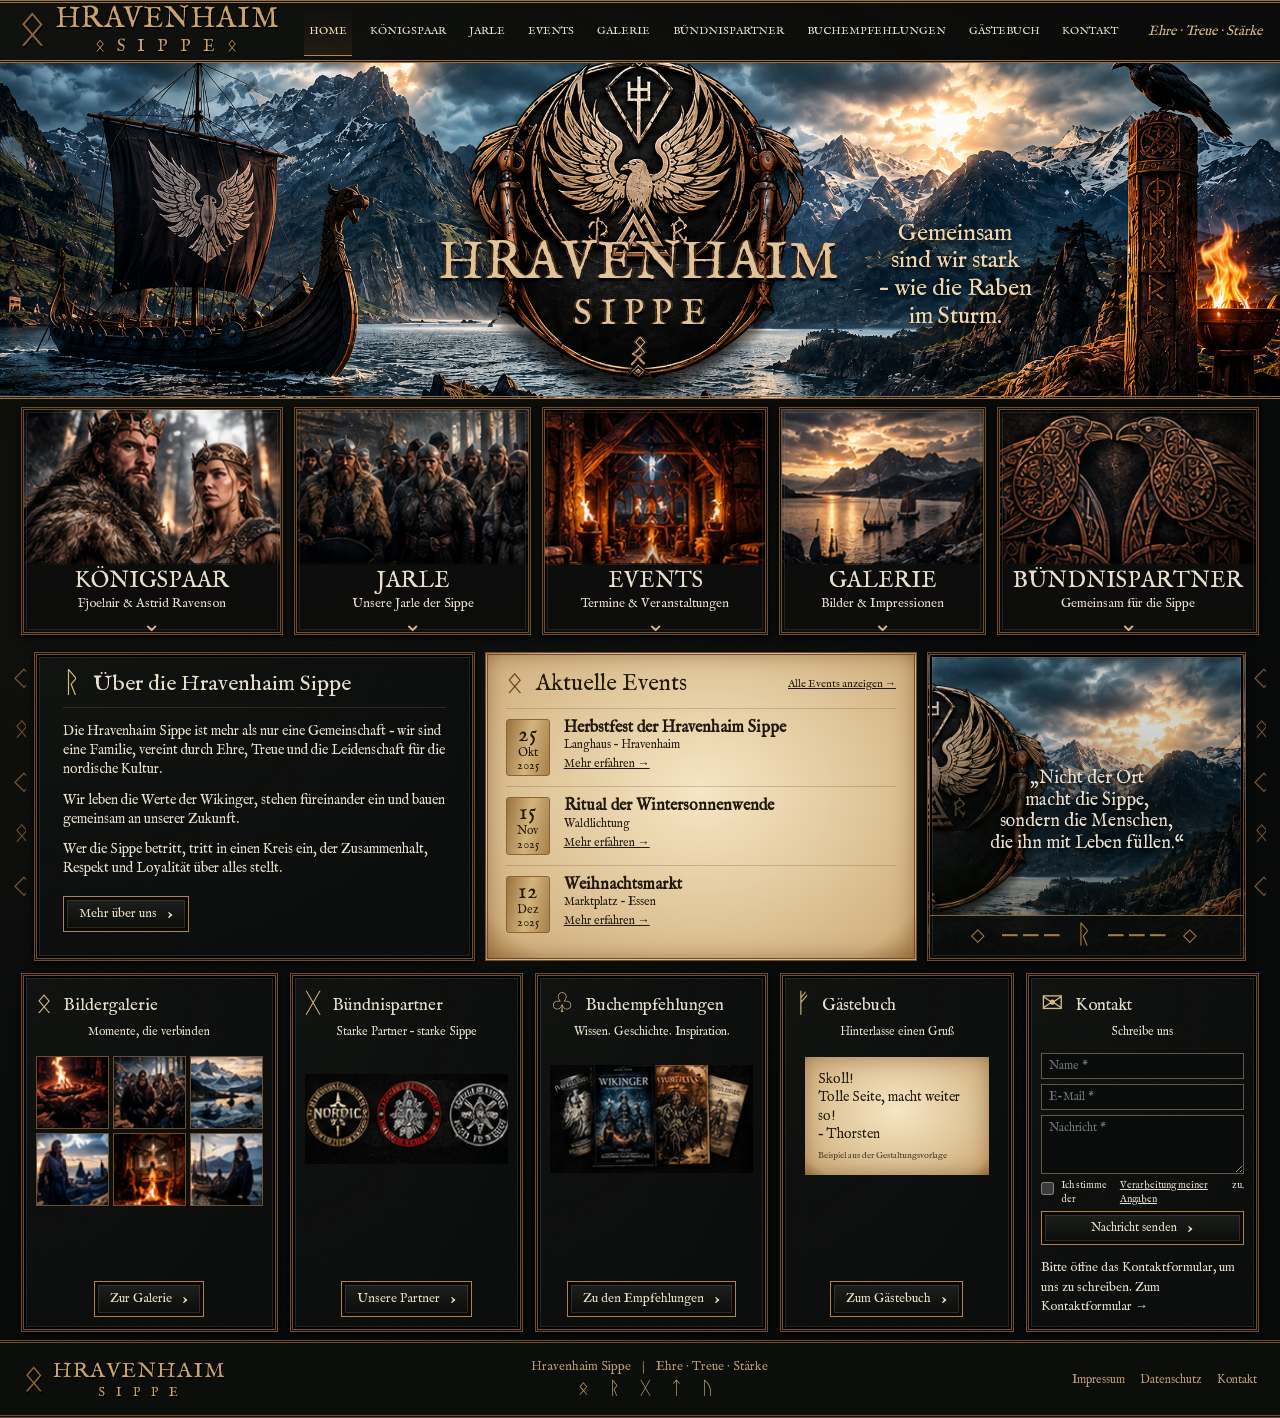
==== commit 2ef29606: "Responsive Details korrigieren und Bedienung, SMTP sowie Git-Rücknahme dokumentieren" ====
--- a/index.html
+++ b/index.html
@@ -1 +1,122 @@
-<!doctype html><html lang="de"><head><meta charset="utf-8"><meta name="viewport" content="width=device-width,initial-scale=1"><meta name="description" content="Hravenhaim Sippe – Ehre, Treue, Stärke. Gemeinschaft im Zeichen nordischer Kultur."><title>Startseite · Hravenhaim Sippe</title><link rel="stylesheet" href="css/main.css"><script src="js/main.js" defer></script></head><body><a class="skip" href="#inhalt">Zum Inhalt</a><header class="topbar"><a class="brand" href="index.html" aria-label="Hravenhaim Sippe – Startseite"><span class="brand-rune" aria-hidden="true">ᛟ</span><span>HRAVENHAIM<small>ᛟ S I P P E ᛟ</small></span></a><button class="menuBtn" aria-label="Menü öffnen" aria-controls="hauptmenue" aria-expanded="false">☰</button><nav id="hauptmenue" class="menu" aria-label="Hauptnavigation"><a href="index.html">Home</a><a href="koenigspaar.html">Königspaar</a><a href="jarle.html">Jarle</a><a href="events.html">Events</a><a href="galerie.html">Galerie</a><a href="buendnispartner.html">Bündnispartner</a><a href="buchempfehlungen.html">Buchempfehlungen</a><a href="gaestebuch.php">Gästebuch</a><a href="kontakt.php">Kontakt</a></nav><span class="motto">Ehre · Treue · Stärke</span></header><main id="inhalt"><section class="hero" aria-labelledby="hero-title"><div class="hero-name"><h1 id="hero-title">HRAVENHAIM<small>SIPPE</small></h1><span aria-hidden="true">ᛟ</span></div><p class="hero-quote">Gemeinsam<br>sind wir stark<br>– wie die Raben<br>im Sturm.</p></section><div class="home-content"><section class="features" aria-label="Die Sippe entdecken"><a class="feature panel" href="koenigspaar.html"><svg class="art " viewBox="26 411 236 147" aria-hidden="true" focusable="false"><image href="images/design/reference.png" width="1214" height="1295"/></svg><div><h2>Königspaar</h2><p>Fjoelnir & Astrid Ravenson</p><span class="chevron" aria-hidden="true">⌄</span></div></a><a class="feature panel" href="jarle.html"><svg class="art " viewBox="285 411 213 147" aria-hidden="true" focusable="false"><image href="images/design/reference.png" width="1214" height="1295"/></svg><div><h2>Jarle</h2><p>Unsere Jarle der Sippe</p><span class="chevron" aria-hidden="true">⌄</span></div></a><a class="feature panel" href="events.html"><svg class="art " viewBox="520 411 204 147" aria-hidden="true" focusable="false"><image href="images/design/reference.png" width="1214" height="1295"/></svg><div><h2>Events</h2><p>Termine & Veranstaltungen</p><span class="chevron" aria-hidden="true">⌄</span></div></a><a class="feature panel" href="galerie.html"><svg class="art " viewBox="744 411 187 147" aria-hidden="true" focusable="false"><image href="images/design/reference.png" width="1214" height="1295"/></svg><div><h2>Galerie</h2><p>Bilder & Impressionen</p><span class="chevron" aria-hidden="true">⌄</span></div></a><a class="feature panel" href="buendnispartner.html"><svg class="art " viewBox="953 412 233 145" aria-hidden="true" focusable="false"><image href="images/design/reference.png" width="1214" height="1295"/></svg><div><h2>Bündnispartner</h2><p>Gemeinsam für die Sippe</p><span class="chevron" aria-hidden="true">⌄</span></div></a></section><section class="overview"><article class="panel about"><h2><span class="symbol" aria-hidden="true">ᚱ</span> Über die Hravenhaim Sippe</h2><p>Die Hravenhaim Sippe ist mehr als nur eine Gemeinschaft – wir sind eine Familie, vereint durch Ehre, Treue und die Leidenschaft für die nordische Kultur.</p><p>Wir leben die Werte der Wikinger, stehen füreinander ein und bauen gemeinsam an unserer Zukunft.</p><p>Wer die Sippe betritt, tritt in einen Kreis ein, der Zusammenhalt, Respekt und Loyalität über alles stellt.</p><a class="btn" href="ueber-uns.html">Mehr über uns <span aria-hidden="true">›</span></a></article><article class="panel parchment"><div class="panel-heading"><h2><span class="symbol" aria-hidden="true">ᛟ</span> Aktuelle Events</h2><a href="events.html">Alle Events anzeigen →</a></div><div data-events="compact"></div><noscript><a href="events.html">Termine ansehen</a></noscript></article><figure class="panel quote-panel"><svg class="art " viewBox="885 661 281 231" aria-hidden="true" focusable="false"><image href="images/design/reference.png" width="1214" height="1295"/></svg><blockquote>„Nicht der Ort<br>macht die Sippe,<br>sondern die Menschen,<br>die ihn mit Leben füllen.“</blockquote><div class="knot" aria-hidden="true">◇ ━━━ ᚱ ━━━ ◇</div></figure></section><section class="small-panels" aria-label="Mehr aus der Sippe"><article class="panel"><h2><span class="symbol" aria-hidden="true">ᛟ</span> Bildergalerie</h2><p>Momente, die verbinden</p><a href="galerie.html" class="mini-gallery" aria-label="Bildergalerie öffnen"><svg class="art " viewBox="42 1028 61 62" aria-hidden="true" focusable="false"><image href="images/design/reference.png" width="1214" height="1295"/></svg><svg class="art " viewBox="113 1028 66 62" aria-hidden="true" focusable="false"><image href="images/design/reference.png" width="1214" height="1295"/></svg><svg class="art " viewBox="187 1028 64 62" aria-hidden="true" focusable="false"><image href="images/design/reference.png" width="1214" height="1295"/></svg><svg class="art " viewBox="41 1100 62 55" aria-hidden="true" focusable="false"><image href="images/design/reference.png" width="1214" height="1295"/></svg><svg class="art " viewBox="114 1100 65 55" aria-hidden="true" focusable="false"><image href="images/design/reference.png" width="1214" height="1295"/></svg><svg class="art " viewBox="187 1100 64 55" aria-hidden="true" focusable="false"><image href="images/design/reference.png" width="1214" height="1295"/></svg></a><a class="btn" href="galerie.html">Zur Galerie <span aria-hidden="true">›</span></a></article><article class="panel"><h2><span class="symbol" aria-hidden="true">ᚷ</span> Bündnispartner</h2><p>Starke Partner – starke Sippe</p><a class="mini-art" href="buendnispartner.html" aria-label="Unsere Bündnispartner"><svg class="art " viewBox="290 1035 196 87" aria-hidden="true" focusable="false"><image href="images/design/reference.png" width="1214" height="1295"/></svg></a><a class="btn" href="buendnispartner.html">Unsere Partner <span aria-hidden="true">›</span></a></article><article class="panel"><h2><span class="symbol" aria-hidden="true">♧</span> Buchempfehlungen</h2><p>Wissen. Geschichte. Inspiration.</p><a class="mini-art" href="buchempfehlungen.html" aria-label="Buchempfehlungen ansehen"><svg class="art " viewBox="520 1028 205 109" aria-hidden="true" focusable="false"><image href="images/design/reference.png" width="1214" height="1295"/></svg></a><a class="btn" href="buchempfehlungen.html">Zu den Empfehlungen <span aria-hidden="true">›</span></a></article><article class="panel"><h2><span class="symbol" aria-hidden="true">ᚠ</span> Gästebuch</h2><p>Hinterlasse einen Gruß</p><blockquote class="guest-preview parchment">Skoll!<br>Tolle Seite, macht weiter so!<br>– Thorsten<small>Beispiel aus der Gestaltungsvorlage</small></blockquote><a class="btn" href="gaestebuch.php">Zum Gästebuch <span aria-hidden="true">›</span></a></article><article class="panel home-contact"><h2><span class="symbol" aria-hidden="true">✉</span> Kontakt</h2><p>Schreibe uns</p><form method="post" action="kontakt.php" data-contact><input type="hidden" name="csrf" value=""><input type="hidden" name="subject" value="Anfrage über die Startseite"><label class="sr-only" for="home-name">Name</label><input id="home-name" name="name" placeholder="Name *" maxlength="80" required><label class="sr-only" for="home-email">E-Mail</label><input id="home-email" name="email" type="email" placeholder="E-Mail *" maxlength="254" required><label class="sr-only" for="home-message">Nachricht</label><textarea id="home-message" name="message" placeholder="Nachricht *" maxlength="3000" required></textarea><div class="honeypot" aria-hidden="true"><label>Website<input name="website" tabindex="-1" autocomplete="off"></label></div><label class="consent"><input type="checkbox" name="privacy" value="1" required> Ich stimme der <a href="datenschutz.html">Verarbeitung meiner Angaben</a> zu.</label><button class="btn" type="submit">Nachricht senden <span aria-hidden="true">›</span></button><p class="form-status" role="status" aria-live="polite"></p><noscript><a href="kontakt.php">Zum Kontaktformular</a></noscript></form></article></section></div></main><footer><a class="brand" href="index.html"><span class="brand-rune" aria-hidden="true">ᛟ</span><span>HRAVENHAIM<small>S I P P E</small></span></a><div>Hravenhaim Sippe <span class="sep">|</span> Ehre · Treue · Stärke<small class="runes" aria-hidden="true">ᛟ ᚱ ᚷ ᛏ ᚢ</small></div><div class="legal"><a href="impressum.html">Impressum</a><a href="datenschutz.html">Datenschutz</a><a href="kontakt.php">Kontakt</a></div></footer><dialog id="image-modal" aria-label="Bildansicht"><button class="close" aria-label="Bildansicht schließen">×</button><button class="previous" aria-label="Vorheriges Bild">‹</button><figure><img src="images/Hrav.png" alt=""><figcaption></figcaption></figure><button class="next" aria-label="Nächstes Bild">›</button></dialog></body></html>+<!doctype html>
+<html lang="de">
+<head>
+<meta charset="utf-8">
+<meta name="viewport" content="width=device-width,initial-scale=1">
+<meta name="description" content="Hravenhaim Sippe – Ehre, Treue, Stärke. Gemeinschaft im Zeichen nordischer Kultur.">
+<title>Startseite · Hravenhaim Sippe</title>
+<link rel="stylesheet" href="css/main.css">
+<script src="js/main.js" defer></script>
+</head>
+<body><a class="skip" href="#inhalt">Zum Inhalt</a>
+<header class="topbar"><a class="brand" href="index.html" aria-label="Hravenhaim Sippe – Startseite"><span class="brand-rune" aria-hidden="true">ᛟ</span><span>HRAVENHAIM<small>ᛟ S I P P E ᛟ</small></span></a>
+<button class="menuBtn" aria-label="Menü öffnen" aria-controls="hauptmenue" aria-expanded="false">☰</button>
+<nav id="hauptmenue" class="menu" aria-label="Hauptnavigation"><a href="index.html">Home</a><a href="koenigspaar.html">Königspaar</a><a href="jarle.html">Jarle</a><a href="events.html">Events</a><a href="galerie.html">Galerie</a><a href="buendnispartner.html">Bündnispartner</a><a href="buchempfehlungen.html">Buchempfehlungen</a><a href="gaestebuch.php">Gästebuch</a><a href="kontakt.php">Kontakt</a>
+</nav><span class="motto">Ehre · Treue · Stärke</span>
+</header>
+<main id="inhalt">
+<section class="hero" aria-labelledby="hero-title">
+<div class="hero-name">
+<h1 id="hero-title">HRAVENHAIM<small>SIPPE</small></h1><span aria-hidden="true">ᛟ</span>
+</div>
+<p class="hero-quote">Gemeinsam <br>sind wir stark <br>– wie die Raben <br>im Sturm.</p>
+</section>
+<div class="home-content">
+<section class="features" aria-label="Die Sippe entdecken"><a class="feature panel" href="koenigspaar.html"><svg preserveAspectRatio="xMidYMid slice" class="art " viewBox="26 411 236 147" aria-hidden="true" focusable="false"><image href="images/design/reference.png" width="1214" height="1295"/></svg>
+<div>
+<h2>Königspaar</h2>
+<p>Fjoelnir & Astrid Ravenson</p><span class="chevron" aria-hidden="true">⌄</span>
+</div></a><a class="feature panel" href="jarle.html"><svg preserveAspectRatio="xMidYMid slice" class="art " viewBox="285 411 213 147" aria-hidden="true" focusable="false"><image href="images/design/reference.png" width="1214" height="1295"/></svg>
+<div>
+<h2>Jarle</h2>
+<p>Unsere Jarle der Sippe</p><span class="chevron" aria-hidden="true">⌄</span>
+</div></a><a class="feature panel" href="events.html"><svg preserveAspectRatio="xMidYMid slice" class="art " viewBox="520 411 204 147" aria-hidden="true" focusable="false"><image href="images/design/reference.png" width="1214" height="1295"/></svg>
+<div>
+<h2>Events</h2>
+<p>Termine & Veranstaltungen</p><span class="chevron" aria-hidden="true">⌄</span>
+</div></a><a class="feature panel" href="galerie.html"><svg preserveAspectRatio="xMidYMid slice" class="art " viewBox="744 411 187 147" aria-hidden="true" focusable="false"><image href="images/design/reference.png" width="1214" height="1295"/></svg>
+<div>
+<h2>Galerie</h2>
+<p>Bilder & Impressionen</p><span class="chevron" aria-hidden="true">⌄</span>
+</div></a><a class="feature panel" href="buendnispartner.html"><svg preserveAspectRatio="xMidYMid slice" class="art " viewBox="953 412 233 145" aria-hidden="true" focusable="false"><image href="images/design/reference.png" width="1214" height="1295"/></svg>
+<div>
+<h2>Bündnispartner</h2>
+<p>Gemeinsam für die Sippe</p><span class="chevron" aria-hidden="true">⌄</span>
+</div></a>
+</section>
+<section class="overview">
+<article class="panel about">
+<h2><span class="symbol" aria-hidden="true">ᚱ</span> Über die Hravenhaim Sippe</h2>
+<p>Die Hravenhaim Sippe ist mehr als nur eine Gemeinschaft – wir sind eine Familie, vereint durch Ehre, Treue und die Leidenschaft für die nordische Kultur.</p>
+<p>Wir leben die Werte der Wikinger, stehen füreinander ein und bauen gemeinsam an unserer Zukunft.</p>
+<p>Wer die Sippe betritt, tritt in einen Kreis ein, der Zusammenhalt, Respekt und Loyalität über alles stellt.</p><a class="btn" href="ueber-uns.html">Mehr über uns <span aria-hidden="true">›</span></a>
+</article>
+<article class="panel parchment">
+<div class="panel-heading">
+<h2><span class="symbol" aria-hidden="true">ᛟ</span> Aktuelle Events</h2><a href="events.html">Alle Events anzeigen →</a>
+</div>
+<div data-events="compact">
+</div>
+<noscript><a href="events.html">Termine ansehen</a></noscript>
+</article>
+<figure class="panel quote-panel"><blockquote>„Nicht der Ort<br>macht die Sippe,<br>sondern die Menschen,<br>die ihn mit Leben füllen.“</blockquote>
+<div class="knot" aria-hidden="true">◇ ━━━ ᚱ ━━━ ◇</div>
+</figure>
+</section>
+<section class="small-panels" aria-label="Mehr aus der Sippe">
+<article class="panel">
+<h2><span class="symbol" aria-hidden="true">ᛟ</span> Bildergalerie</h2>
+<p>Momente, die verbinden</p><a href="galerie.html" class="mini-gallery" aria-label="Bildergalerie öffnen"><svg preserveAspectRatio="xMidYMid slice" class="art " viewBox="42 1028 61 62" aria-hidden="true" focusable="false"><image href="images/design/reference.png" width="1214" height="1295"/></svg><svg preserveAspectRatio="xMidYMid slice" class="art " viewBox="113 1028 66 62" aria-hidden="true" focusable="false"><image href="images/design/reference.png" width="1214" height="1295"/></svg><svg preserveAspectRatio="xMidYMid slice" class="art " viewBox="187 1028 64 62" aria-hidden="true" focusable="false"><image href="images/design/reference.png" width="1214" height="1295"/></svg><svg preserveAspectRatio="xMidYMid slice" class="art " viewBox="41 1100 62 55" aria-hidden="true" focusable="false"><image href="images/design/reference.png" width="1214" height="1295"/></svg><svg preserveAspectRatio="xMidYMid slice" class="art " viewBox="114 1100 65 55" aria-hidden="true" focusable="false"><image href="images/design/reference.png" width="1214" height="1295"/></svg><svg preserveAspectRatio="xMidYMid slice" class="art " viewBox="187 1100 64 55" aria-hidden="true" focusable="false"><image href="images/design/reference.png" width="1214" height="1295"/></svg></a><a class="btn" href="galerie.html">Zur Galerie <span aria-hidden="true">›</span></a>
+</article>
+<article class="panel">
+<h2><span class="symbol" aria-hidden="true">ᚷ</span> Bündnispartner</h2>
+<p>Starke Partner – starke Sippe</p><a class="mini-art" href="buendnispartner.html" aria-label="Unsere Bündnispartner"><svg preserveAspectRatio="xMidYMid slice" class="art " viewBox="290 1035 196 87" aria-hidden="true" focusable="false"><image href="images/design/reference.png" width="1214" height="1295"/></svg></a><a class="btn" href="buendnispartner.html">Unsere Partner <span aria-hidden="true">›</span></a>
+</article>
+<article class="panel">
+<h2><span class="symbol" aria-hidden="true">♧</span> Buchempfehlungen</h2>
+<p>Wissen. Geschichte. Inspiration.</p><a class="mini-art" href="buchempfehlungen.html" aria-label="Buchempfehlungen ansehen"><svg preserveAspectRatio="xMidYMid slice" class="art " viewBox="520 1028 205 109" aria-hidden="true" focusable="false"><image href="images/design/reference.png" width="1214" height="1295"/></svg></a><a class="btn" href="buchempfehlungen.html">Zu den Empfehlungen <span aria-hidden="true">›</span></a>
+</article>
+<article class="panel">
+<h2><span class="symbol" aria-hidden="true">ᚠ</span> Gästebuch</h2>
+<p>Hinterlasse einen Gruß</p><blockquote class="guest-preview parchment">Skoll!<br>Tolle Seite, macht weiter so!<br>– Thorsten<small>Beispiel aus der Gestaltungsvorlage</small></blockquote><a class="btn" href="gaestebuch.php">Zum Gästebuch <span aria-hidden="true">›</span></a>
+</article>
+<article class="panel home-contact">
+<h2><span class="symbol" aria-hidden="true">✉</span> Kontakt</h2>
+<p>Schreibe uns</p>
+<form method="post" action="kontakt.php" data-contact>
+<input type="hidden" name="csrf" value="">
+<input type="hidden" name="subject" value="Anfrage über die Startseite">
+<label class="sr-only" for="home-name">Name</label>
+<input id="home-name" name="name" placeholder="Name *" maxlength="80" required>
+<label class="sr-only" for="home-email">E-Mail</label>
+<input id="home-email" name="email" type="email" placeholder="E-Mail *" maxlength="254" required>
+<label class="sr-only" for="home-message">Nachricht</label>
+<textarea id="home-message" name="message" placeholder="Nachricht *" maxlength="3000" required></textarea>
+<div class="honeypot" aria-hidden="true">
+<label>Website<input name="website" tabindex="-1" autocomplete="off"></label>
+</div>
+<label class="consent">
+<input type="checkbox" name="privacy" value="1" required> Ich stimme der <a href="datenschutz.html">Verarbeitung meiner Angaben</a> zu.</label>
+<button class="btn" type="submit">Nachricht senden <span aria-hidden="true">›</span></button>
+<p class="form-status" role="status" aria-live="polite"></p>
+<noscript><a href="kontakt.php">Zum Kontaktformular</a></noscript>
+</form>
+</article>
+</section>
+</div>
+</main>
+<footer><a class="brand" href="index.html"><span class="brand-rune" aria-hidden="true">ᛟ</span><span>HRAVENHAIM<small>S I P P E</small></span></a>
+<div>Hravenhaim Sippe <span class="sep">|</span> Ehre · Treue · Stärke<small class="runes" aria-hidden="true">ᛟ ᚱ ᚷ ᛏ ᚢ</small>
+</div>
+<div class="legal"><a href="impressum.html">Impressum</a><a href="datenschutz.html">Datenschutz</a><a href="kontakt.php">Kontakt</a>
+</div>
+</footer>
+<dialog id="image-modal" aria-label="Bildansicht">
+<button class="close" aria-label="Bildansicht schließen">×</button>
+<button class="previous" aria-label="Vorheriges Bild">‹</button>
+<figure><img src="images/Hrav.png" alt=""><figcaption></figcaption>
+</figure>
+<button class="next" aria-label="Nächstes Bild">›</button>
+</dialog>
+</body>
+</html>
--- a/css/main.css
+++ b/css/main.css
@@ -13,3 +13,8 @@
 @media(max-width:900px){.topbar{height:68px;justify-content:space-between}.brand{font-size:27px}.menuBtn{display:block}.menu{display:none;position:absolute;top:65px;left:0;right:0;background:#0d120f;border-bottom:2px solid var(--bronze);height:auto;padding:12px;grid-template-columns:repeat(3,1fr);gap:5px}.menu.open{display:grid}.menu a{padding:12px;font-size:13px;justify-content:center}.hero{height:310px}.hero-quote{right:8%;font-size:21px}.hero-name{left:30%;width:37%;top:54%}.hero-name h1{font-size:37px}.features{grid-template-columns:repeat(5,minmax(0,1fr));gap:6px}.feature{height:195px}.feature>.art{height:125px}.feature h2{font-size:16px}.feature p{font-size:11px}.overview{grid-template-columns:1fr 1fr}.quote-panel{grid-column:1/-1;min-height:210px}.quote-panel>.art{height:100%;width:100%}.quote-panel blockquote{top:20%;font-size:23px}.small-panels{grid-template-columns:repeat(3,minmax(0,1fr))}.small-panels>.panel{min-height:260px;padding:15px}.small-panels h2{font-size:19px}.small-panels .home-contact{grid-column:span 2}.home-contact textarea{min-height:75px}.home-contact form{gap:8px}.home-contact input,.home-contact textarea{font-size:15px}.home-contact .consent{font-size:12px}footer{flex-wrap:wrap;justify-content:center}.content-grid{grid-template-columns:repeat(2,minmax(0,1fr))}.gallery-grid{grid-template-columns:repeat(2,minmax(0,1fr))}}
 @media(max-width:560px){.hero{height:310px;background-size:auto 310px}.hero-name{left:10%;width:80%;top:45%}.hero-name h1{font-size:40px}.hero-quote{top:auto;bottom:12px;right:0;width:100%;font-size:18px;padding:7px;background:#07100cc2}.hero-quote br{display:none}.hero-name small{font-size:25px}.hero-name>span{display:none}.home-content{padding:10px}.features{grid-template-columns:repeat(2,minmax(0,1fr));gap:9px}.feature:last-child{grid-column:1/-1;height:170px}.feature:last-child>.art{height:95px}.feature h2{font-size:21px}.feature p{font-size:12px}.overview{grid-template-columns:1fr;margin-top:12px}.about{padding:20px}.about h2{white-space:normal;font-size:24px}.about p{font-size:16px}.overview>.parchment{padding:18px}.panel-heading{flex-wrap:nowrap}.panel-heading h2{font-size:22px}.quote-panel{grid-column:auto;min-height:260px}.small-panels{grid-template-columns:1fr 1fr;gap:9px}.small-panels>.panel{padding:13px 9px}.small-panels h2{font-size:16px}.small-panels .home-contact{grid-column:1/-1}.small-panels .home-contact h2{font-size:23px}.small-panels .btn{font-size:12px;padding-inline:9px}.guest-preview{margin:15px 0}.content-grid,.content-grid.two,.gallery-grid{grid-template-columns:1fr}.page-content{padding:24px 14px 40px}.page-heading{padding:35px 12px}.calendar-day{min-height:45px;padding:4px}.calendar-day small{font-size:8px;overflow-wrap:anywhere}.calendar-toolbar h2{font-size:20px}.calendar-toolbar .btn{padding:8px}.menu{grid-template-columns:repeat(2,1fr)}footer{gap:18px}.legal{flex-wrap:wrap;justify-content:center}.hero-name h1{font-size:clamp(32px,9vw,42px)}dialog{padding-inline:40px}}
 @media(prefers-reduced-motion:reduce){html{scroll-behavior:auto}*{transition:none!important}}
+
+.quote-panel{background:linear-gradient(#08100a15,#04090477),url('../images/design/hero.png') 76% center/auto 100% no-repeat}.quote-panel blockquote{top:34%}
+
+@media(min-width:901px){.hero-name{left:32%;width:36%}}
+@media(min-width:561px) and (max-width:900px){.feature h2{font-size:14px}}
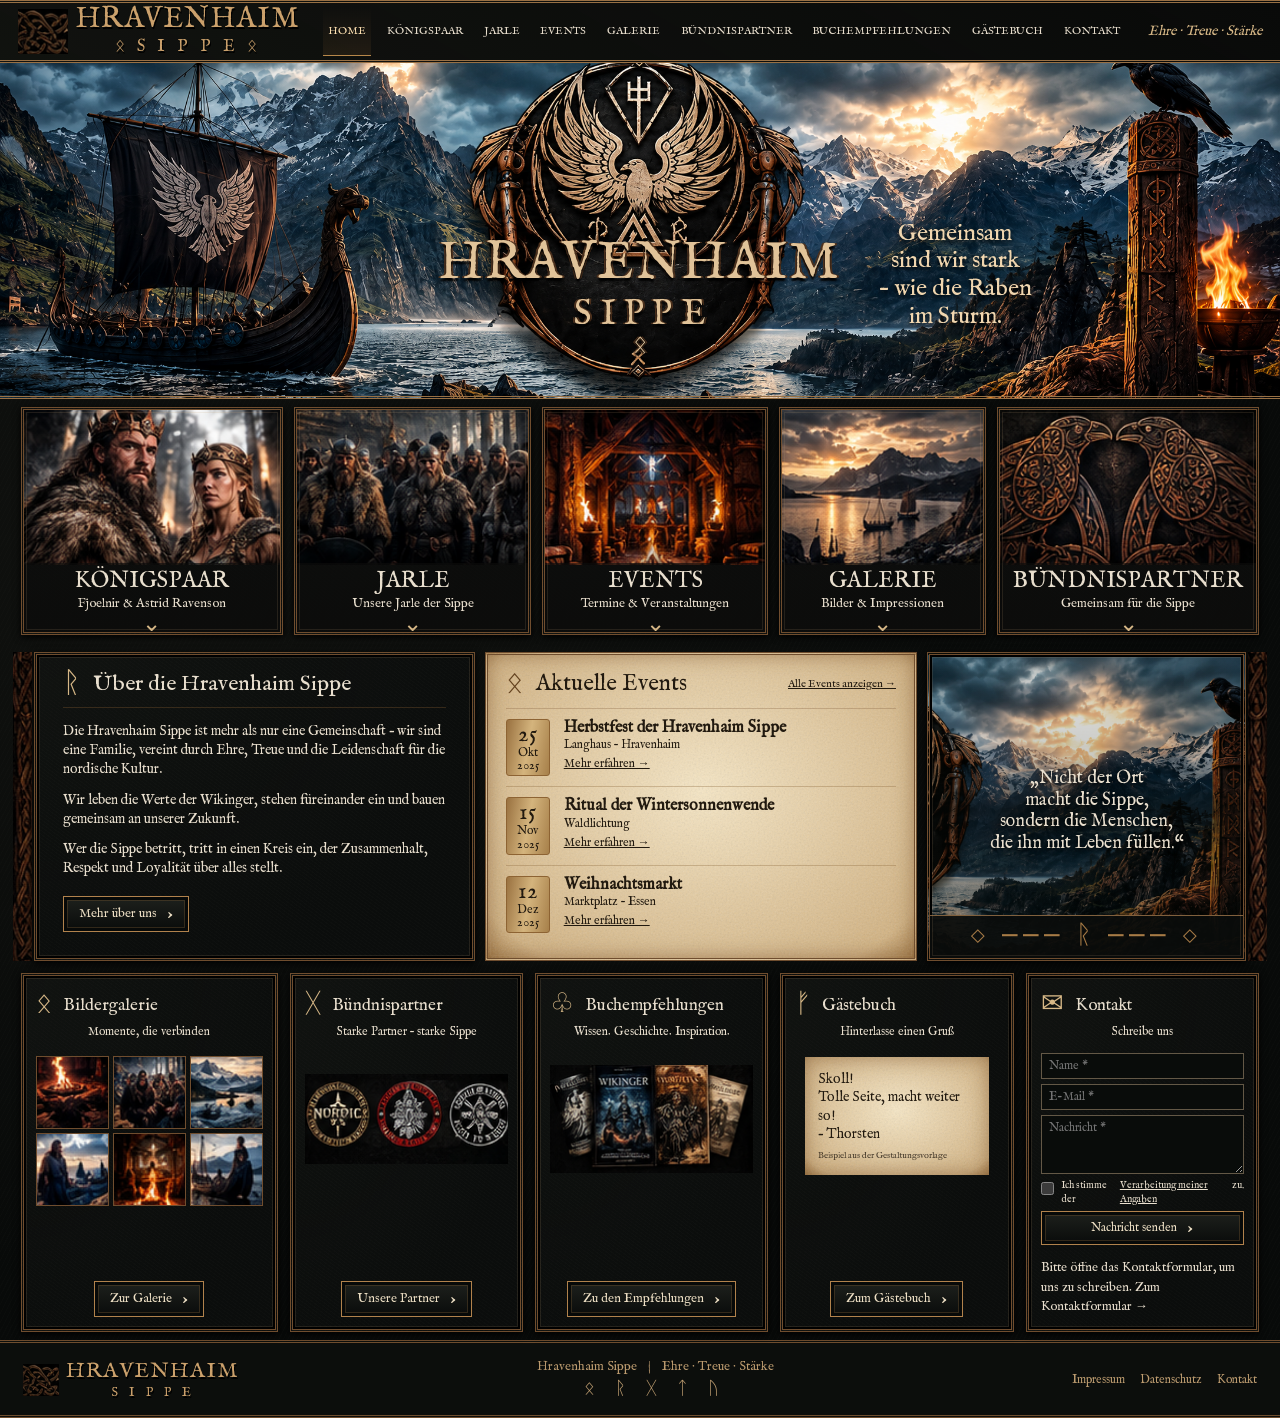
==== commit 1b1d01fb: "Ornamente der Vorlage übernehmen und Tablet-Raster abschließen" ====
--- a/index.html
+++ b/index.html
@@ -9,7 +9,7 @@
 <script src="js/main.js" defer></script>
 </head>
 <body><a class="skip" href="#inhalt">Zum Inhalt</a>
-<header class="topbar"><a class="brand" href="index.html" aria-label="Hravenhaim Sippe – Startseite"><span class="brand-rune" aria-hidden="true">ᛟ</span><span>HRAVENHAIM<small>ᛟ S I P P E ᛟ</small></span></a>
+<header class="topbar"><a class="brand" href="index.html" aria-label="Hravenhaim Sippe – Startseite"><svg class="brand-knot" viewBox="12 6 68 47" preserveAspectRatio="xMidYMid slice" aria-hidden="true" focusable="false"><image href="images/design/reference.png" width="1214" height="1295"/></svg><span>HRAVENHAIM<small>ᛟ S I P P E ᛟ</small></span></a>
 <button class="menuBtn" aria-label="Menü öffnen" aria-controls="hauptmenue" aria-expanded="false">☰</button>
 <nav id="hauptmenue" class="menu" aria-label="Hauptnavigation"><a href="index.html">Home</a><a href="koenigspaar.html">Königspaar</a><a href="jarle.html">Jarle</a><a href="events.html">Events</a><a href="galerie.html">Galerie</a><a href="buendnispartner.html">Bündnispartner</a><a href="buchempfehlungen.html">Buchempfehlungen</a><a href="gaestebuch.php">Gästebuch</a><a href="kontakt.php">Kontakt</a>
 </nav><span class="motto">Ehre · Treue · Stärke</span>
@@ -44,7 +44,7 @@
 <p>Gemeinsam für die Sippe</p><span class="chevron" aria-hidden="true">⌄</span>
 </div></a>
 </section>
-<section class="overview">
+<section class="overview"><svg class="edge edge-left" viewBox="17 651 19 280" preserveAspectRatio="xMidYMid slice" aria-hidden="true" focusable="false"><image href="images/design/reference.png" width="1214" height="1295"/></svg><svg class="edge edge-right" viewBox="1177 651 20 280" preserveAspectRatio="xMidYMid slice" aria-hidden="true" focusable="false"><image href="images/design/reference.png" width="1214" height="1295"/></svg>
 <article class="panel about">
 <h2><span class="symbol" aria-hidden="true">ᚱ</span> Über die Hravenhaim Sippe</h2>
 <p>Die Hravenhaim Sippe ist mehr als nur eine Gemeinschaft – wir sind eine Familie, vereint durch Ehre, Treue und die Leidenschaft für die nordische Kultur.</p>
@@ -105,7 +105,7 @@
 </section>
 </div>
 </main>
-<footer><a class="brand" href="index.html"><span class="brand-rune" aria-hidden="true">ᛟ</span><span>HRAVENHAIM<small>S I P P E</small></span></a>
+<footer><a class="brand" href="index.html"><svg class="brand-knot" viewBox="12 6 68 47" preserveAspectRatio="xMidYMid slice" aria-hidden="true" focusable="false"><image href="images/design/reference.png" width="1214" height="1295"/></svg><span>HRAVENHAIM<small>S I P P E</small></span></a>
 <div>Hravenhaim Sippe <span class="sep">|</span> Ehre · Treue · Stärke<small class="runes" aria-hidden="true">ᛟ ᚱ ᚷ ᛏ ᚢ</small>
 </div>
 <div class="legal"><a href="impressum.html">Impressum</a><a href="datenschutz.html">Datenschutz</a><a href="kontakt.php">Kontakt</a>
--- a/css/main.css
+++ b/css/main.css
@@ -18,3 +18,7 @@
 
 @media(min-width:901px){.hero-name{left:32%;width:36%}}
 @media(min-width:561px) and (max-width:900px){.feature h2{font-size:14px}}
+@media(min-width:561px) and (max-width:900px){.features{grid-template-columns:repeat(6,minmax(0,1fr))}.feature{grid-column:span 2}.feature:nth-child(n+4){grid-column:span 3}.feature h2{font-size:20px}}
+
+.brand-knot{width:50px;height:45px;flex-shrink:0}footer .brand-knot{width:36px;height:32px}.edge{position:absolute;width:19px;height:100%;top:0;pointer-events:none}.edge-left{left:-8px}.edge-right{right:-8px}.overview:before,.overview:after{display:none}.parchment{background-image:url('../images/design/grain.svg'),radial-gradient(ellipse at 50% 45%,#f6e6c4,#d2b281 87%,#a77e49)}.quote-panel{background-position:87% center}
+@media(max-width:1150px){.edge{display:none}.brand-knot{width:32px;height:38px}}
